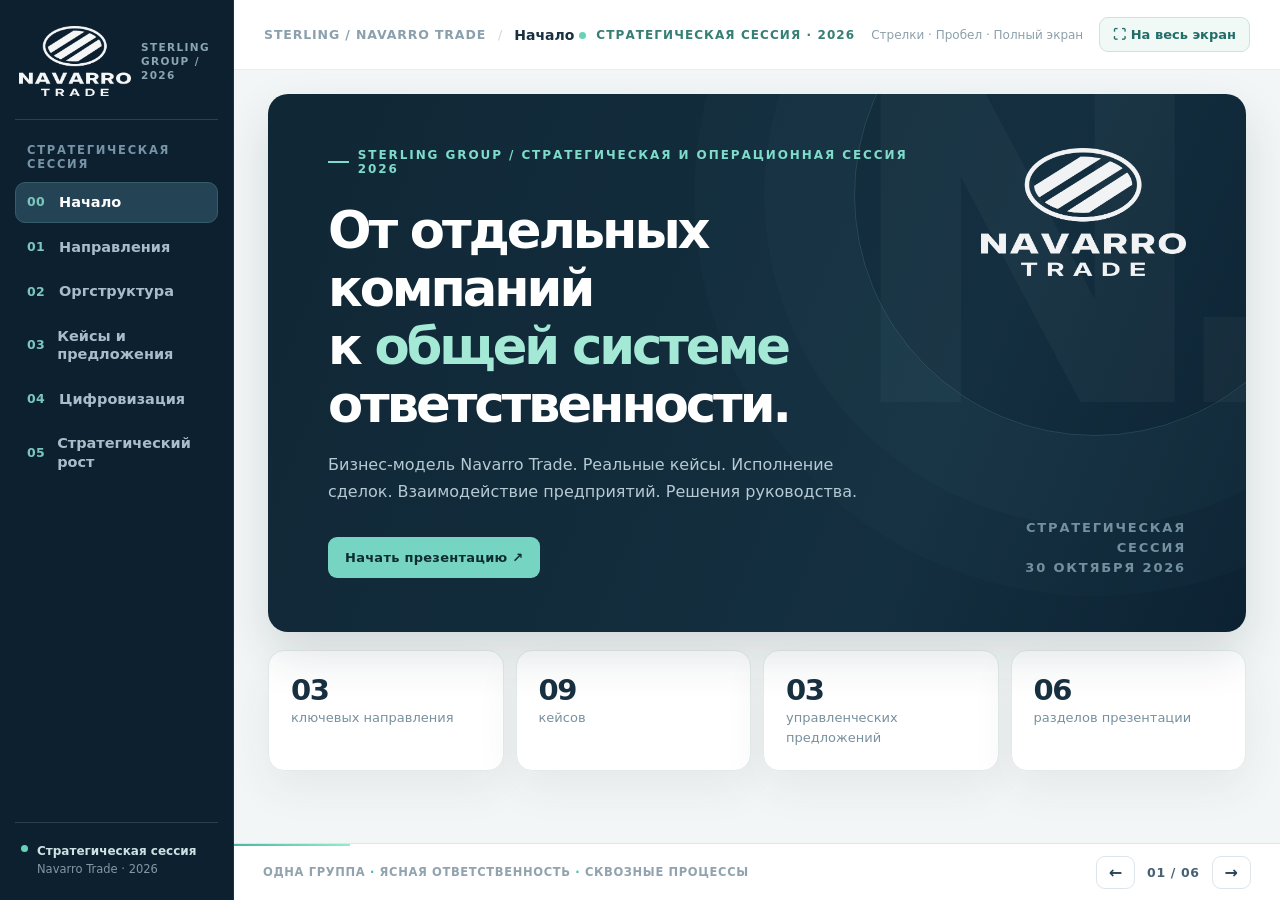
==== session-v6/index.html @ f2e2916c "Make transit process modal static" ====
<!doctype html>
<html lang="ru">
<head>
  <meta charset="utf-8">
  <meta name="viewport" content="width=device-width, initial-scale=1">
  <meta name="theme-color" content="#102333">
  <meta name="description" content="NAVARRO TRADE — интерактивная презентация к стратегической и операционной сессии Sterling Group.">
  <title>NAVARRO TRADE / Стратегическая сессия Sterling · v6.9</title>
  <link rel="icon" href="assets/favicon.svg" type="image/svg+xml">
  <link rel="stylesheet" href="assets/style.css?v=6.9-transit62">
</head>
<body>
  <div class="shell">
    <aside class="side" id="side">
      <div class="brand"><img class="brand-logo" src="../session/assets/navarro-logo.png" alt="NAVARRO TRADE"><span><small>STERLING GROUP / 2026</small></span></div>
      <div class="sidecaption">СТРАТЕГИЧЕСКАЯ СЕССИЯ</div>
      <nav class="sidenav" id="sidenav" aria-label="Разделы презентации"></nav>
      <div class="sidefooter"><div class="live-dot"></div><span>Стратегическая сессия<br><small>Navarro Trade · 2026</small></span></div>
    </aside>
    <main class="work">
      <header class="top">
        <div class="top-title"><button id="mobile-nav" class="mobile-nav" aria-label="Открыть меню">☰</button><span class="path">STERLING / NAVARRO TRADE</span><span class="bar">/</span><b id="chapter">Обзор</b></div>
        <div class="top-right"><span class="top-status"><i></i> СТРАТЕГИЧЕСКАЯ СЕССИЯ · 2026</span><span class="keyhint">Стрелки · Пробел · Полный экран</span><button id="fullscreen" class="full-button" type="button" aria-label="Полноэкранный режим" aria-pressed="false">⛶  На весь экран</button></div>
      </header>
      <div id="page" class="page"></div>
      <footer class="footbar"><span class="footmark">ОДНА ГРУППА <i>·</i> ЯСНАЯ ОТВЕТСТВЕННОСТЬ <i>·</i> СКВОЗНЫЕ ПРОЦЕССЫ</span><div class="stepbar"><button id="prev" aria-label="Предыдущий раздел">←</button><span id="count">01 / 06</span><button id="next" aria-label="Следующий раздел">→</button></div></footer>
    </main>
  </div>
  <!-- v6.1: full-height modal layouts with presentation-scale typography -->
  <div class="detail-zoom" id="detail-zoom" role="dialog" aria-modal="true" aria-label="Подробный разбор" hidden>
    <div class="detail-backdrop" data-detail-close></div>
    <section class="detail-window" aria-labelledby="detail-title">
      <div class="detail-tools"><span class="focus-mark">N. / УПРАВЛЕНЧЕСКИЙ РАЗБОР</span><span class="focus-hint">РАЗБОР НА ОДНОМ ЭКРАНЕ</span><button type="button" class="detail-close" data-detail-close aria-label="Закрыть подробности">✕ <span>К схеме</span></button></div>
      <div class="detail-mainhead"><div class="detail-kicker" id="detail-topic"></div><h2 id="detail-title"></h2><p id="detail-subtitle"></p></div>
      <div class="detail-content"><div class="detail-columns"></div></div>
      <div class="detail-source" hidden></div>
      <div class="detail-bottom"><span>STERLING GROUP / NAVARRO TRADE</span><span>КЕЙС · ПОСЛЕДСТВИЯ · РЕШЕНИЕ · ОТВЕТСТВЕННЫЙ</span></div>
    </section>
  </div>
  <div class="toast" id="toast" role="status"></div>
  <script src="assets/data.js?v=6.9-transit62"></script>
  <script src="assets/app.js?v=6.9-transit62"></script>
</body>
</html>
---- session-v6/assets/style.css ----
:root{--navy:#102332;--navy2:#192f40;--teal:#48bca9;--mint:#b1efe1;--ink:#183141;--muted:#657989;--line:#dce5e6;--paper:#f3f6f6;--white:#fff;--gold:#b9a377;--shadow:0 16px 44px rgba(25,51,67,.07);--rad:16px}
*{box-sizing:border-box}html,body{margin:0;height:100%;overflow:hidden;font-family:'Manrope','DM Sans',system-ui,-apple-system,sans-serif;color:var(--ink);background:var(--paper)}button,input,textarea{font:inherit}button{cursor:pointer}a{text-decoration:none;color:inherit}button:focus-visible,a:focus-visible{outline:3px solid #39bba6;outline-offset:3px}
.shell{height:100dvh;display:flex}.side{width:234px;min-width:234px;background:#0c2030;color:#eaf1f4;display:flex;flex-direction:column;padding:26px 15px 22px;z-index:20;border-right:1px solid rgba(255,255,255,.08)}.brand{display:flex;align-items:center;gap:10px;padding:0 4px 23px;border-bottom:1px solid #2a414f}.brand-logo{display:block;width:112px;height:auto;filter:brightness(0) invert(1);opacity:.96}.brand small{display:block;font-size:8px;font-weight:700;color:#8ca5b3;letter-spacing:.13em;line-height:1.5}.sidecaption{font-weight:800;color:#7794a6;font-size:9px;letter-spacing:.15em;margin:29px 12px 11px}.sidenav{display:flex;flex-direction:column;gap:4px}.navlink{background:none;border:1px solid transparent;border-radius:10px;color:#a8bdc9;display:flex;align-items:center;gap:12px;text-align:left;padding:11px 11px;font-size:11px;line-height:1.35;font-weight:700;width:100%}.navlink:hover{color:#fff;background:#223b4c}.navlink.active{background:#244355;border-color:#365c69;color:#fff}.navno{font-weight:800;letter-spacing:.03em;color:#7bc7bd;font-size:10px;width:20px}.sidefooter{margin-top:auto;border-top:1px solid #2a4151;padding:19px 6px 0;display:flex;align-items:flex-start;gap:9px;color:#cee2e3;font-size:10px;font-weight:800;line-height:1.5}.sidefooter small{color:#8098a8;font-size:10px;font-weight:500}.live-dot,.top-status i{display:inline-block;width:7px;height:7px;background:#67d2b7;border-radius:50%;margin-top:3px;flex-shrink:0}.work{min-width:0;flex:1;display:flex;flex-direction:column}.top{height:67px;min-height:67px;background:#fff;display:flex;align-items:center;justify-content:space-between;border-bottom:1px solid #e7eeee;padding:0 30px}.top-title{display:flex;align-items:center;gap:12px;font-size:11px}.path{color:#8aa0ad;font-weight:800;letter-spacing:.07em}.bar{color:#cbd6dc}.top-title b{font-size:12px}.top-right{display:flex;gap:25px;align-items:center}.top-status{font-size:10px;color:#367f75;font-weight:800;letter-spacing:.09em}.top-status i{margin-right:5px}.keyhint{font-size:10px;color:#8da0ab}.page{flex:1;overflow-y:auto;overflow-x:hidden;scroll-behavior:smooth}.page-inner{max-width:1720px;margin:0 auto;padding:34px 38px 34px;min-height:100%;animation:appear .35s ease both}.footbar{height:57px;min-height:57px;display:flex;align-items:center;justify-content:space-between;border-top:1px solid #dde7e8;padding:0 29px;color:#90a3ae;font-size:9px;font-weight:800;letter-spacing:.085em;background:#fff}.footbar i{color:var(--teal);font-style:normal}.stepbar{display:flex;align-items:center;gap:12px;font-size:11px;color:#456275}.stepbar button{border:1px solid #dce5e9;border-radius:9px;background:#fff;color:#254358;padding:6px 12px;font-size:16px;font-weight:700}.stepbar button:hover{background:#eaf6f2}
.eyebrow{font-size:10px;font-weight:800;letter-spacing:.16em;color:#2f988d;text-transform:uppercase;display:flex;gap:9px;align-items:center}.eyebrow::before{content:'';width:21px;height:2px;background:currentColor}.headline{font-size:clamp(25px,2.8vw,46px);line-height:1.17;font-weight:800;letter-spacing:-.045em;margin:10px 0 8px;max-width:850px}.head-desc{font-size:12px;color:#718493;line-height:1.75;margin:0;max-width:760px}.slide-heading{margin-bottom:24px;display:flex;justify-content:space-between;align-items:end;gap:20px}.slide-no{color:#b9c8d1;font-size:66px;letter-spacing:-.08em;font-weight:800;line-height:1}.slide-grid{display:grid;grid-template-columns:minmax(0,1.6fr) minmax(300px,.85fr);gap:19px;align-items:stretch;min-height:480px}.left-area{min-width:0}.whitecard,.inspector,.feature,.tile,.stat,.panel{border-radius:var(--rad);border:1px solid #e3eaea;background:#fff;box-shadow:var(--shadow)}.inspector{min-width:0;position:sticky;top:0;align-self:start;min-height:430px;padding:27px 27px;animation:reveal .28s ease both}.inspector-header{display:flex;align-items:center;justify-content:space-between;margin-bottom:16px}.inspector-tag{color:#198579;font-size:10px;letter-spacing:.13em;font-weight:800}.inspector-index{color:#cfdbde;font-size:26px;font-weight:800}.inspector h2{font-size:23px;line-height:1.28;letter-spacing:-.04em;margin:2px 0 9px}.inspector .sub{font-size:12px;line-height:1.75;color:#677e8c;margin-bottom:20px}.inspector .section{border-top:1px solid #edf0f0;padding-top:15px;margin-top:15px}.inspector .section h4{font-size:9px;letter-spacing:.14em;color:#8499a4;text-transform:uppercase;margin:0 0 8px}.inspector .section p{font-size:12px;line-height:1.7;margin:0;color:#334e5c}.inspector .section ul{padding-left:16px;margin:0;color:#354f5b;font-size:11px;line-height:1.75}.inspector .section li{margin-bottom:6px}.inspector .pill{display:inline-block;background:#e9f7f2;color:#218778;padding:7px 10px;border-radius:8px;font-size:10px;font-weight:800;margin:0 0 12px}.selecthint{color:#90a4ac;font-size:11px;line-height:1.7}.cut{white-space:nowrap;overflow:hidden;text-overflow:ellipsis}.smallnote{font-size:10px;color:#889ca6;line-height:1.65}.accent-label{font-size:9px;color:#338f82;font-weight:800;letter-spacing:.11em;margin-bottom:11px}.tile-grid{display:grid;grid-template-columns:repeat(3,minmax(0,1fr));gap:16px}.tile{padding:25px;min-height:280px;text-align:left;position:relative;display:flex;flex-direction:column;align-items:start;transition:transform .2s,border-color .2s,box-shadow .2s}.tile:hover,.tile.active,.clickcard:hover,.clickcard.active{border-color:#5fc5b7;box-shadow:0 15px 34px rgba(21,112,110,.12);transform:translateY(-2px)}.tile .big-number{font-size:51px;font-weight:800;letter-spacing:-.08em;color:#d1eae4;margin-top:1px}.tile h3{font-size:18px;line-height:1.38;letter-spacing:-.025em;margin:30px 0 13px}.tile .tile-desc{font-size:11px;line-height:1.65;color:#718896}.tile .arrow{font-size:21px;color:#2c9f8f;margin-top:auto;align-self:flex-end}.tile .tag{font-size:9px;font-weight:800;letter-spacing:.13em;color:#2b9285}.clickcard{border:1px solid #e0e9ea;background:white;border-radius:12px;padding:18px;text-align:left;transition:all .18s;color:var(--ink);position:relative;min-width:0}.clickcard b{font-size:13px;line-height:1.42;display:block}.clickcard small{display:block;color:#8ba1ac;font-size:10px;line-height:1.55;margin-top:9px}.clickcard .meta{font-size:9px;color:#30998b;font-weight:800;letter-spacing:.12em;margin-bottom:10px}.clickcard .corner{position:absolute;top:16px;right:17px;color:#319d8f;font-size:17px}.clickcard.active{background:#f0f9f6}.cards-2{display:grid;grid-template-columns:repeat(2,minmax(0,1fr));gap:12px}.cards-3{display:grid;grid-template-columns:repeat(3,minmax(0,1fr));gap:12px}.cards-4{display:grid;grid-template-columns:repeat(4,minmax(0,1fr));gap:12px}
.cover{position:relative;background:linear-gradient(112deg,#102735 1%,#142f40 68%,#0c2232 100%);border-radius:20px;padding:54px 60px;color:white;min-height:480px;display:flex;justify-content:space-between;gap:34px;overflow:hidden;box-shadow:0 22px 48px rgba(15,39,54,.14)}.cover::before{content:'N.';position:absolute;right:-24px;top:-110px;font-size:450px;font-weight:800;color:rgba(255,255,255,.03);letter-spacing:-.13em}.cover::after{content:'';position:absolute;width:480px;height:480px;border:1px solid rgba(139,226,209,.15);border-radius:50%;right:-90px;top:-140px;box-shadow:0 0 0 90px rgba(124,211,192,.025),0 0 0 160px rgba(124,211,192,.019)}.covercopy{max-width:660px;position:relative;z-index:1}.cover .eyebrow{color:#7fdbca}.cover h1{font-size:clamp(35px,4vw,67px);line-height:1.13;letter-spacing:-.06em;margin:26px 0 19px}.cover h1 em{color:#a4e8d6;font-style:normal}.cover p{font-size:14px;color:#b6cad3;line-height:1.8;max-width:565px}.cover-actions{display:flex;gap:11px;margin-top:32px}.primary,.secondary{border:none;border-radius:9px;padding:13px 17px;font-size:11px;font-weight:800;letter-spacing:.02em}.primary{background:#75d4c2;color:#102c33}.primary:hover{background:#a0e9d9}.secondary{background:rgba(255,255,255,.07);color:#e5f2f5;border:1px solid #406072}.secondary:hover{background:rgba(255,255,255,.15)}.cover-identity{position:relative;z-index:1;flex:0 0 clamp(155px,16vw,215px);display:flex;flex-direction:column;align-items:flex-end;justify-content:space-between}.cover-logo{display:block;width:100%;height:auto;filter:brightness(0) invert(1);opacity:.94}.coverstamp{text-align:right;color:#74909e;font-size:9px;font-weight:800;letter-spacing:.14em;line-height:1.8}.quickstats{display:grid;grid-template-columns:repeat(4,1fr);gap:12px;margin-top:18px}.stat{padding:22px}.stat strong{display:block;font-size:29px;letter-spacing:-.05em}.stat span{color:#78909d;font-size:10px}.business-note{border-left:3px solid #4fbfaf;padding:12px 16px;background:#edf6f3;border-radius:0 9px 9px 0;font-size:11px;line-height:1.6;color:#487176;margin-top:18px}
.orgstage{padding:22px 22px 27px;background:#fff;border:1px solid #dfe9e9;border-radius:16px;min-height:470px;overflow:hidden}.orgintro{display:flex;align-items:center;justify-content:space-between;margin-bottom:21px}.orgintro .thin{font-size:10px;color:#8ca1a9}.org-ceo{background:#152f41;color:white;border:none;border-radius:11px;padding:14px 23px;display:block;margin:0 auto;width:210px;text-align:center;position:relative}.org-ceo span{display:block;color:#92e3d0;font-size:9px;letter-spacing:.1em}.org-ceo b{font-size:14px;display:block;margin-top:6px}.org-ceo:after{content:'';position:absolute;top:100%;left:50%;height:22px;border-left:1px solid #bed0d6}.orgbar{height:1px;background:#b7ced1;margin:21px 7.9% 0}.org-execs{display:grid;grid-template-columns:repeat(6,minmax(0,1fr));gap:7px;margin-top:0}.orgexec{padding:15px 5px 14px;border:1px solid #d9e6e7;background:#f8fbfa;border-radius:10px;text-align:center;min-height:86px;position:relative;transition:.2s}.orgexec::before{content:'';height:13px;border-left:1px solid #b7ced1;position:absolute;top:-13px;left:50%}.orgexec b{font-size:10px;line-height:1.4;display:block}.orgexec small{font-size:9px;color:#4a948b;display:block;margin-top:9px;letter-spacing:.06em;font-weight:800}.orgexec.active{background:#e5f5ee;border-color:#53c1ae}.orgexec:hover{border-color:#49c1ac}.org-detail{margin-top:24px;border-top:1px dashed #d4e1e0;padding-top:18px;animation:branch .36s ease both}.orgsubtop{display:flex;justify-content:space-between;align-items:center;margin-bottom:12px}.orgsubtop b{font-size:13px}.orgsubtop span{font-size:9px;color:#7594a1}.orgchildren{display:grid;grid-template-columns:repeat(auto-fit,minmax(150px,1fr));gap:9px}.orgchild{min-height:85px;animation:branch .34s ease both}.orgchild b{font-size:11px}.orgback{border:1px solid #dce7e8;background:#f6fbf9;color:#2f7774;padding:7px 10px;border-radius:8px;font-weight:800;font-size:10px}.org-empty{font-size:12px;line-height:1.6;color:#8da2ad;padding:15px}
.flow-switch{display:flex;flex-wrap:wrap;gap:7px;margin-bottom:17px}.switch-btn{background:#fff;border:1px solid #dce7e7;color:#607985;font-weight:800;font-size:10px;padding:12px 13px;border-radius:9px}.switch-btn.active{background:#18374a;border-color:#18374a;color:#fff}.flowcards{display:grid;grid-template-columns:repeat(3,1fr);gap:10px}.flowcard{min-height:122px}.flowcard::before{content:attr(data-no);position:absolute;right:15px;bottom:10px;color:#d3e4e2;font-size:34px;font-weight:800}.flowcard b{max-width:85%}.flowcard small{max-width:89%}
.case-grid{display:grid;grid-template-columns:repeat(2,minmax(0,1fr));gap:12px}.casecard{min-height:148px}.case-metric{display:block;font-size:24px;letter-spacing:-.04em;font-weight:800;color:#327f77;margin:11px 0 8px}.casecard b{font-size:12px}.casecard small{font-size:10px}.partner-grid{display:grid;grid-template-columns:repeat(2,minmax(0,1fr));gap:12px}.partner{min-height:148px;display:flex;gap:14px;align-items:flex-start}.partner .badge{background:#e9f5f2;min-width:38px;width:38px;height:38px;display:grid;place-items:center;border-radius:10px;color:#248f84;font-size:15px;font-weight:800}.partner.active .badge{background:#c5eae0}.partner b{font-size:12px}.minirow{font-size:10px;line-height:1.6;color:#627d89}.nudge{font-size:11px;color:#9e8453;background:#f8f4eb;border:1px solid #e8d7b9;padding:12px 14px;border-radius:9px;margin-top:14px}.growth-grid{display:grid;grid-template-columns:repeat(2,minmax(0,1fr));gap:12px}.growth{min-height:142px}.decision-row{display:flex;gap:10px;align-items:flex-start;justify-content:space-between}.decision-row strong{display:block;font-size:12px}.decision-row span{font-size:10px;color:#8296a2;display:block;margin-top:7px}.decision-controls{display:flex;gap:5px;margin-top:15px;flex-wrap:wrap}.decision-controls button{font-size:9px;font-weight:800;padding:7px 8px;border:1px solid #dce7e7;background:#f9fbfb;border-radius:6px;color:#617d87}.decision-controls button.selected{background:#d7f1e8;color:#166e60;border-color:#8ed2c1}.decision-controls button[data-status="review"].selected{background:#f8eddf;color:#88662f;border-color:#e5cea7}.decision-controls button[data-status="hold"].selected{background:#eef1f3;color:#687b86;border-color:#b8c5ca}.exportbar{display:flex;align-items:center;justify-content:space-between;margin-bottom:15px;gap:12px}.exportbar .primary{font-size:10px;padding:11px 14px}.status-chip{background:#edf5f3;color:#368c7e;border-radius:8px;padding:7px 10px;font-size:10px;font-weight:800}
@keyframes appear{from{opacity:0;transform:translateY(13px)}to{opacity:1;transform:translateY(0)}}@keyframes reveal{from{opacity:0;transform:translateX(9px)}to{opacity:1;transform:translateX(0)}}@keyframes branch{from{opacity:0;transform:translateY(-10px) scale(.985)}to{opacity:1;transform:translateY(0) scale(1)}}
@media(min-width:1500px){.page-inner{padding:42px 55px}.tile{min-height:310px}.tile h3{font-size:20px}.cover{min-height:505px}}
@media(max-width:1250px){.side{width:207px;min-width:207px}.page-inner{padding:25px 23px}.org-execs{gap:5px}.orgexec b{font-size:9px}.orgstage{padding:18px}.slide-grid{grid-template-columns:minmax(0,1.4fr) minmax(250px,.85fr)}.inspector{padding:20px}.tile h3{font-size:15px}.tile{padding:18px}}
@media(max-width:970px){.side{width:65px;min-width:65px;padding:20px 8px}.brand{padding:0 4px 25px}.brand>span:last-child,.sidecaption,.navlink span:nth-child(2),.sidefooter span{display:none}.navlink{justify-content:center;padding:13px 2px}.sidefooter{justify-content:center}.navno{width:auto}.slide-grid{grid-template-columns:1fr}.inspector{position:static;min-height:0}.org-execs{grid-template-columns:repeat(3,1fr);gap:9px}.orgbar,.orgexec:before{display:none}.cover{padding:36px}.quickstats{grid-template-columns:repeat(2,1fr)}}
@media(max-width:680px){html,body{overflow:hidden}.side{display:none;position:fixed;left:0;top:0;bottom:0;width:230px;z-index:50;padding:23px 15px}.side.open{display:flex}.side.open .brand>span:last-child,.side.open .sidecaption,.side.open .navlink span:nth-child(2),.side.open .sidefooter span{display:block}.side.open .navlink{justify-content:start;padding:12px}.side.open .navno{width:20px}.top{height:55px;min-height:55px;padding:0 13px}.top-title{gap:7px}.path{font-size:9px}.top-title b{font-size:10px}.top-right .keyhint{display:none}.top-status{font-size:9px}.page-inner{padding:18px 13px}.slide-heading{align-items:start}.slide-no{display:none}.headline{font-size:28px}.slide-grid{min-height:0}.tile-grid{grid-template-columns:1fr}.tile{min-height:150px}.tile h3{margin:5px 0 8px}.tile .big-number{display:none}.tile .arrow{position:absolute;right:20px;top:19px}.cards-3,.cards-4,.flowcards{grid-template-columns:repeat(2,1fr)}.case-grid,.partner-grid,.growth-grid{grid-template-columns:1fr}.cover{min-height:500px;padding:27px}.cover h1{font-size:37px}.coverstamp{display:none}.quickstats{gap:8px}.stat{padding:15px}.stat strong{font-size:23px}.org-execs{grid-template-columns:repeat(2,1fr)}.orgchildren{grid-template-columns:repeat(2,1fr)}.orgstage{padding:13px}.org-ceo{width:170px}.footbar{padding:0 12px}.footbar>span{font-size:8px;max-width:180px}.mobile-nav{display:inline-block!important}.flowcard{min-height:130px}}
.mobile-nav{display:none;background:#eef7f4;border:1px solid #d7eae5;border-radius:7px;padding:6px;font-size:15px;color:#1b6058;margin-right:6px}
@media(prefers-reduced-motion:reduce){*,*:before,*:after{animation-duration:.01ms!important;transition-duration:.01ms!important;scroll-behavior:auto!important}}
/* Keep case grids compact for 16:9 projection. */
.casecard{min-height:128px;padding:14px 16px}
.casecard .case-metric{margin:7px 0 5px}

/* NAVARRO / EXECUTIVE SESSION v3.0 — stage interactions */
.full-button{border:1px solid #cbe4dd;color:#226d68;background:#f0f9f6;border-radius:9px;padding:9px 13px;font-size:11px;font-weight:800;white-space:nowrap;transition:background .22s,transform .22s,box-shadow .22s}
.full-button:hover{transform:translateY(-2px);background:#dff7ec;box-shadow:0 8px 18px rgba(58,149,126,.15)}
.top-right{gap:16px}
.inspector{max-height:calc(100dvh - 268px);overflow-y:auto;overscroll-behavior:contain;scrollbar-width:thin;scrollbar-color:#b5d6d2 transparent;background:linear-gradient(145deg,#fff 0%,#fff 78%,#f7fbfa 100%)}
.inspector::-webkit-scrollbar{width:7px}.inspector::-webkit-scrollbar-thumb{border-radius:8px;background:#bad9d1}
.inspector .section h4{font-size:10px;color:#348d85;letter-spacing:.105em}
.inspector .section p,.inspector .section ul{font-size:12px;line-height:1.72}
.inspector .section{margin-top:16px;padding-top:14px}
.inspector .section li{margin-bottom:7px}
.inspector .sub{font-size:12px;margin-bottom:17px}
.inspector h2{font-size:clamp(21px,2vw,28px)}
.inspector .pill{font-size:10px}
.empty-hint{border:1px dashed #bbd7d1;background:#eff8f5;border-radius:12px;margin-top:22px;color:#5c8b85;font-size:11px;line-height:2;padding:17px;font-weight:650}
.data-flag{display:inline-block;padding:8px 10px;background:#fff4e7;color:#8d6835;border:1px solid #f0dbc0;border-radius:8px;font-size:10px;font-weight:800}
.source-caption{border-top:1px solid #e0e9e7;color:#7a9399;font-size:10px;line-height:1.65;margin-top:22px;padding-top:13px}
.case-references{display:grid;gap:7px}.case-reference{border:1px solid #dcebe8;border-radius:10px;background:#f5faf9;text-align:left;display:flex;align-items:flex-start;gap:11px;padding:10px;color:#244351;width:100%;transition:all .23s}
.case-reference:hover{border-color:#54bdad;background:#eaf8f2;transform:translateX(3px)}
.case-reference .ref-number{display:inline-flex;white-space:nowrap;align-items:center;color:#287e72;font-weight:900;font-size:10px;min-width:58px;margin-top:1px}
.case-reference b{font-size:11px;display:block;line-height:1.4}.case-reference small{font-size:10px;color:#6c8490;display:block;line-height:1.4;margin-top:4px}.case-reference>span:last-child{margin-left:auto;color:#2e9b88}
.page-inner.slide-enter{animation:slideReveal .52s cubic-bezier(.18,.78,.18,1) both}
.slide-enter .slide-heading{animation:riseIn .58s .04s cubic-bezier(.19,.8,.2,1) both}
.slide-enter .inspector{animation:inspectorIn .55s .18s cubic-bezier(.19,.8,.2,1) both}
.slide-enter .left-area>.tile-grid>.tile,.slide-enter .left-area>.case-grid>.clickcard,.slide-enter .left-area>.partner-grid>.clickcard,.slide-enter .left-area>.cards-2>.clickcard,.slide-enter .left-area>.growth-grid>.clickcard,.slide-enter .left-area>.flowcards>.flowcard{
 animation:cardUp .46s cubic-bezier(.15,.8,.2,1) both
}
.slide-enter .left-area .tile:nth-child(2),.slide-enter .left-area .flowcard:nth-child(2),.slide-enter .left-area .casecard:nth-child(2){animation-delay:.075s}
.slide-enter .left-area .tile:nth-child(3),.slide-enter .left-area .flowcard:nth-child(3),.slide-enter .left-area .casecard:nth-child(3){animation-delay:.14s}
.slide-enter .left-area .flowcard:nth-child(4),.slide-enter .left-area .casecard:nth-child(4){animation-delay:.18s}
.slide-enter .left-area .flowcard:nth-child(5){animation-delay:.22s}.slide-enter .left-area .flowcard:nth-child(6){animation-delay:.28s}
.org-execs>.orgexec{animation:cardUp .42s ease both}
.org-execs>.orgexec:nth-child(2){animation-delay:.045s}.org-execs>.orgexec:nth-child(3){animation-delay:.09s}.org-execs>.orgexec:nth-child(4){animation-delay:.135s}.org-execs>.orgexec:nth-child(5){animation-delay:.18s}.org-execs>.orgexec:nth-child(6){animation-delay:.225s}
.orgchildren>.orgchild{animation:orgSpring .47s cubic-bezier(.16,1.3,.2,1) both}
.orgchildren>.orgchild:nth-child(2){animation-delay:.07s}.orgchildren>.orgchild:nth-child(3){animation-delay:.14s}.orgchildren>.orgchild:nth-child(4){animation-delay:.21s}
.clickcard:active,.tile:active,.orgexec:active{transform:scale(.986)}
.clickcard.active::after{content:'';position:absolute;inset:-1px;border:1px solid #4abca9;border-radius:inherit;pointer-events:none;animation:pulseOutline .6s ease both}
.footbar{position:relative}.footbar::before{content:'';height:2px;position:absolute;top:0;left:0;width:calc((var(--slide-progress,1) / 9) * 100%);background:linear-gradient(90deg,#49b7a9,#92edc7);transition:width .5s ease}
@keyframes slideReveal{from{opacity:0;filter:blur(7px);transform:translateY(15px)}to{opacity:1;filter:blur(0);transform:translateY(0)}}
@keyframes riseIn{from{opacity:0;transform:translateY(14px)}to{opacity:1;transform:translateY(0)}}
@keyframes inspectorIn{from{opacity:0;transform:translateX(26px);filter:blur(3px)}to{opacity:1;transform:translateX(0);filter:blur(0)}}
@keyframes cardUp{from{opacity:0;transform:translateY(20px) scale(.975)}to{opacity:1;transform:translateY(0) scale(1)}}
@keyframes orgSpring{from{opacity:0;transform:translateY(-24px) scale(.94)}to{opacity:1;transform:translateY(0) scale(1)}}
@keyframes pulseOutline{from{opacity:0;box-shadow:0 0 0 0 rgba(48,162,147,.25)}to{opacity:1;box-shadow:0 0 0 7px rgba(48,162,147,0)}}
body.presentation-mode .side{width:0;min-width:0;max-width:0;padding:0;overflow:hidden;opacity:0;border:0;transition:all .35s}
body.presentation-mode .top{height:48px;min-height:48px;padding:0 31px;background:#f8fbfb}
body.presentation-mode .top .keyhint{font-weight:700}
body.presentation-mode .footbar{height:47px;min-height:47px}
body.presentation-mode .page-inner{max-width:2000px;padding:25px 4.5vw 22px}
body.presentation-mode .headline{font-size:clamp(35px,3.5vw,65px)}
body.presentation-mode .slide-grid{grid-template-columns:minmax(0,1.7fr) minmax(340px,.82fr);gap:22px}
body.presentation-mode .inspector{max-height:calc(100dvh - 210px);padding:29px 29px}
body.presentation-mode .tile{min-height:300px}
body.presentation-mode .orgstage{min-height:490px}
body.presentation-mode .cover{min-height:min(69vh,680px)}
body.presentation-mode .flowcards{gap:12px}
body.presentation-mode .flowcard{min-height:120px}
body.presentation-mode .tile h3{font-size:21px}
@media(max-width:1050px){.full-button{padding:9px 9px;font-size:10px}.top-right{gap:9px}.inspector{max-height:none;overflow:visible}body.presentation-mode .slide-grid{grid-template-columns:1fr}body.presentation-mode .inspector{max-height:none}}
@media(max-width:680px){.top-right .keyhint{display:none}.full-button{padding:7px;font-size:0}.full-button::first-letter{font-size:16px}.top-status{display:none}.slide-enter .slide-heading{animation-duration:.38s}}
@media(prefers-reduced-motion:reduce){.page-inner.slide-enter,.slide-enter *{animation:none!important;transition-duration:.01ms!important}}


/* v4 executive presentation: progressive reveal, hierarchy focus, projection readability */
.orgstage{min-height:535px;background:radial-gradient(circle at 70% 14%,#eff9f5 0%,#fff 46%);border-color:#cfe0df;transition:box-shadow .5s ease,background .5s ease}
.orgstage.has-focus{box-shadow:inset 0 0 0 1px rgba(78,186,162,.10),0 12px 32px rgba(34,83,74,.08)}
.org-execs{gap:10px}
.orgexec{min-height:106px;padding:17px 8px;background:#f8fbfc;border-radius:13px;transition:opacity .45s ease,transform .54s cubic-bezier(.18,.8,.2,1),background .34s,border-color .34s,box-shadow .34s}
.orgexec b{font-size:clamp(12px,.95vw,16px);line-height:1.3;letter-spacing:-.015em}
.orgexec small{font-size:clamp(10px,.68vw,12px);margin-top:9px}
.orgexec.active{background:#dff6ec;border-color:#38a891;box-shadow:0 13px 26px rgba(29,132,110,.13);transform:translateY(-5px) scale(1.03)}
.orgstage.has-focus .orgexec:not(.active){opacity:.48;transform:scale(.975)}
.orgstage.has-focus .orgexec:not(.active):hover{opacity:1;transform:scale(1.015)}
.org-ceo{width:240px;padding:16px 22px;transition:transform .4s ease,box-shadow .4s ease}
.org-ceo b{font-size:17px}
.org-ceo:hover,.org-ceo.active{box-shadow:0 10px 30px rgba(16,46,65,.15);transform:translateY(-3px)}
.org-ceo span{font-size:10px}
.org-detail{margin-top:24px;padding-top:18px;min-height:160px;transform-origin:top center}
.org-crumbs{display:flex;gap:7px;align-items:center;margin-bottom:13px;font-size:12px;color:#78919a}
.org-crumbs button{border:1px solid #d5e8e4;color:#377e76;background:#f5faf8;border-radius:8px;padding:6px 11px;font-size:11px;font-weight:800;transition:background .25s}
.org-crumbs button.current,.org-crumbs button:hover{background:#d8f3e8;border-color:#69c3b2}
.org-focus-kicker{display:block;font-size:10px;color:#44988c;font-weight:900;letter-spacing:.11em;margin-bottom:6px}
.orgsubtop b{display:block;font-size:clamp(17px,1.5vw,24px);letter-spacing:-.018em}
.org-focus-sub{display:block;font-size:12px!important;margin-top:7px;color:#5f7a83!important}
.orgchildren{grid-template-columns:repeat(auto-fit,minmax(190px,1fr));gap:13px}
.orgchild{min-height:143px;padding:17px 19px;position:relative;border:1px solid #d4e6e4;border-radius:13px;background:#f9fcfb;box-shadow:0 6px 18px rgba(48,85,90,.035);transition:background .3s,box-shadow .3s,transform .35s,border-color .3s}
.orgchild:hover{box-shadow:0 16px 29px rgba(25,101,88,.10);border-color:#45b79f;transform:translateY(-5px)}
.orgchild .meta{font-size:10px;color:#36877c;margin-bottom:11px}
.orgchild b{font-size:clamp(15px,1.08vw,19px);line-height:1.3;padding-right:9px}
.orgchild small{font-size:11px;line-height:1.5;margin-top:9px;padding-right:11px}
.org-card-chevron{position:absolute;right:13px;top:14px;color:#2c9d8e;font-size:15px}
.org-leaf-note{display:flex;align-items:center;gap:15px;padding:19px 22px;border:1px solid #cfe9df;border-radius:12px;background:#f2faf6;max-width:810px}
.org-leaf-note p{font-size:13px;line-height:1.65;color:#486a72;margin:0}
.org-leaf-icon{font-size:25px;color:#3da78d}
.org-empty{font-size:14px;line-height:1.7;color:#637e88}
.orgback{font-size:12px;padding:10px 13px;white-space:nowrap}
.org-focus-entry{animation:zoomBranch .55s cubic-bezier(.16,1,.3,1) both}
@keyframes zoomBranch{0%{opacity:0;transform:perspective(1200px) translateZ(-120px) translateY(20px);filter:blur(3px)}100%{opacity:1;transform:perspective(1200px) translateZ(0) translateY(0);filter:blur(0)}}
body.presentation-mode .orgexec{min-height:132px;padding:22px 11px}
body.presentation-mode .orgexec b{font-size:clamp(14px,1.2vw,20px)}
body.presentation-mode .orgchildren{grid-template-columns:repeat(auto-fit,minmax(210px,1fr))}
body.presentation-mode .orgchild{min-height:165px;padding:22px}
body.presentation-mode .orgchild b{font-size:clamp(18px,1.3vw,23px)}
@media(max-width:1250px){.orgexec b{font-size:12px}.orgexec small{font-size:10px}}
@media(max-width:970px){.orgstage{min-height:420px}.org-execs{grid-template-columns:repeat(3,minmax(0,1fr))}.orgchildren{grid-template-columns:repeat(2,minmax(0,1fr))}}
@media(max-width:680px){.org-execs{grid-template-columns:repeat(2,minmax(0,1fr))}.orgexec{min-height:98px}.orgexec b{font-size:12px}.orgchild{min-height:117px;padding:13px}.orgchild b{font-size:14px}.orgchildren{grid-template-columns:repeat(2,minmax(0,1fr))}.orgsubtop b{font-size:16px}}
@media(prefers-reduced-motion:reduce){.org-focus-entry{animation:none}}


/* v4.1 · readability: independent executive lanes and responsive, non-clipped copy */
.orgstage{overflow:visible;min-width:0}
.org-overview-label{font-size:10px;letter-spacing:.11em;line-height:1.5;color:#41877c;font-weight:850;text-align:center;margin:2px 0 12px;white-space:normal}
.orgbar{width:1px;height:17px;margin:15px auto 0;background:#aecfc8}
.org-ceo::after{height:16px}
.org-execs,.org-execs.branch-selected{display:grid;grid-template-columns:repeat(3,minmax(0,1fr));gap:12px;padding:15px;background:#f7faf9;border:1px solid #dceae6;border-radius:15px;min-width:0}
.org-execs>.orgexec{min-width:0;width:100%;min-height:118px;display:flex;flex-direction:column;align-items:center;justify-content:center;padding:16px 13px;border-radius:12px}
.orgexec::before{display:none!important}
.org-execs>.orgexec b{font-size:clamp(15px,1.04vw,19px)!important;line-height:1.28;font-weight:800;letter-spacing:-.018em;max-width:100%;min-width:0;white-space:normal;overflow-wrap:break-word;word-break:normal;hyphens:auto;text-wrap:balance}
.org-execs>.orgexec small{font-size:11px!important;line-height:1.3;letter-spacing:.09em;margin-top:10px;flex-shrink:0}
.orgchildren{grid-template-columns:repeat(2,minmax(0,1fr));min-width:0}
.orgchild{min-width:0;max-width:100%;overflow-wrap:break-word;word-break:normal;hyphens:auto}
.orgchild b{font-size:clamp(14px,.98vw,18px);line-height:1.35;text-wrap:balance;white-space:normal}
.orgchild small{white-space:normal;overflow-wrap:break-word;word-break:normal}
.orgsubtop{gap:12px;flex-wrap:wrap}.orgsubtop>div{min-width:0;flex:1 1 250px}.org-focus-sub{overflow-wrap:break-word}
.org-crumbs{flex-wrap:wrap;min-width:0}
.orgintro{gap:10px}.orgintro .thin{max-width:54%;text-align:right;line-height:1.5}
.inspector{min-width:0;overflow-wrap:break-word;word-break:normal}
.inspector h2,.inspector .sub,.inspector .section h4,.inspector .section p,.inspector .section li,.inspector .source-caption{white-space:normal;overflow-wrap:break-word;word-break:normal;hyphens:auto}
.inspector .section p,.inspector .section ul{font-size:13px;line-height:1.65}
.inspector .section h4{font-size:10px;line-height:1.45;letter-spacing:.085em}
.inspector .section{margin-top:14px;padding-top:13px}
body.presentation-mode .org-execs{grid-template-columns:repeat(3,minmax(0,1fr));gap:16px;padding:18px}
body.presentation-mode .org-execs>.orgexec{min-height:138px;padding:18px 14px}
body.presentation-mode .org-execs>.orgexec b{font-size:clamp(17px,1.2vw,23px)!important}
body.presentation-mode .org-execs>.orgexec small{font-size:12px!important}
@media(max-width:1250px){.org-execs,.org-execs.branch-selected{grid-template-columns:repeat(2,minmax(0,1fr))}.org-execs>.orgexec b{font-size:clamp(15px,1.5vw,19px)!important}.org-execs>.orgexec{min-height:100px}}
@media(max-width:970px){.org-execs,.org-execs.branch-selected,body.presentation-mode .org-execs{grid-template-columns:repeat(2,minmax(0,1fr))}.orgstage{min-height:0}}
@media(max-width:680px){.org-execs,.org-execs.branch-selected,body.presentation-mode .org-execs{grid-template-columns:repeat(2,minmax(0,1fr));gap:8px;padding:9px}.org-execs>.orgexec{min-height:97px;padding:11px 8px}.org-execs>.orgexec b{font-size:14px!important}.org-execs>.orgexec small{font-size:10px!important}.org-overview-label{font-size:9px}.orgchildren{grid-template-columns:1fr}}

/* Focused hierarchy: prioritize the chosen branch above the fold. */
.orgstage.has-focus .orgintro{margin-bottom:11px}
.orgstage.has-focus .org-ceo{padding:9px 14px;width:min(100%,220px)}
.orgstage.has-focus .org-ceo b{font-size:15px}
.orgstage.has-focus .orgbar{height:11px;margin-top:11px}
.orgstage.has-focus .org-overview-label{margin:0 0 8px;font-size:9px}
.orgstage.has-focus .org-execs{grid-template-columns:minmax(0,1fr);gap:0;padding:8px 12px}
.orgstage.has-focus .orgexec{min-height:68px;padding:9px 13px;max-width:100%}
.orgstage.has-focus .orgexec:not(.active){position:absolute;visibility:hidden;opacity:0;pointer-events:none;transform:scale(.93);max-height:0;padding:0;border:0;overflow:hidden}
.orgstage.has-focus .orgexec.active{opacity:1;transform:none;transition:transform .5s ease,opacity .5s ease}
.orgstage.has-focus .org-detail{margin-top:14px;padding-top:13px}
body.presentation-mode .orgstage.has-focus .org-execs>.orgexec{min-height:76px;padding:12px}
@media(max-width:680px){.orgstage.has-focus .org-execs{grid-template-columns:1fr}}


/* v4.2 — Focus-to-insight layout. No truncated case text and no footer overlap. */
.inspector-preview{min-height:250px!important;max-height:min(54vh,465px);overflow:hidden;position:relative;display:flex;flex-direction:column;align-items:stretch}
.inspector-preview .sub{max-height:6.4em;overflow:hidden;display:-webkit-box;-webkit-line-clamp:4;-webkit-box-orient:vertical}
.detail-cta{margin-top:12px;display:flex;justify-content:space-between;align-items:center;width:100%;padding:15px 17px;border:0;border-radius:11px;background:#163b4c;color:#fff;text-align:left;font-size:13px;font-weight:800;transition:transform .25s,background .25s}
.detail-cta:hover{background:#247a74;transform:translateY(-2px)}
.detail-cta span{font-size:20px}
.detail-hint{font-size:12px;line-height:1.65;color:#78929c;margin:13px 0 0}
.detail-zoom[hidden]{display:none!important}
.detail-zoom{position:fixed;inset:0;z-index:1000;isolation:isolate;display:block}
.detail-backdrop{position:absolute;inset:0;background:rgba(9,27,40,.46);backdrop-filter:blur(7px);animation:focusBackdrop .35s ease both}
.detail-window{position:absolute;top:clamp(12px,3vh,28px);right:clamp(12px,2.4vw,38px);bottom:clamp(12px,3vh,28px);left:clamp(12px,2.4vw,38px);overflow:hidden;border:1px solid rgba(167,224,211,.7);border-radius:21px;background:#fff;box-shadow:0 32px 110px rgba(4,27,39,.27);display:flex;flex-direction:column;transform-origin:78% 35%;min-width:0}
.detail-tools{height:55px;flex:none;display:flex;align-items:center;gap:20px;padding:0 26px;border-bottom:1px solid #e4edeb;background:linear-gradient(110deg,#effaf6,#f9fcfb);font-size:10px;font-weight:900;letter-spacing:.11em;color:#357d76}
.focus-mark{margin-right:auto;color:#1a6a67}.focus-hint{color:#769e9e}
.detail-close{display:flex;align-items:center;gap:8px;border:1px solid #cfe5e1;border-radius:9px;background:#fff;padding:9px 12px;color:#265868;font-size:12px;font-weight:800}
.detail-close:hover{background:#dff3ee}
.detail-mainhead{padding:17px 28px 14px;border-bottom:1px solid #e9f0ef;flex:none;min-width:0}
.detail-kicker{font-size:10px;letter-spacing:.15em;text-transform:uppercase;color:#299f90;font-weight:900;line-height:1.5}
.detail-mainhead h2{font-size:clamp(24px,2.3vw,37px);letter-spacing:-.04em;line-height:1.12;margin:5px 0 5px;color:#183548;overflow-wrap:anywhere}
.detail-mainhead p{margin:0;color:#657f8e;font-size:13px;line-height:1.43;max-width:1150px}
.detail-content{flex:1;min-height:0;overflow:hidden;padding:15px 22px 9px}
.detail-columns{height:100%;min-height:0;display:flex;gap:12px;align-items:stretch}
.detail-lane{flex:1;min-width:0;height:100%;display:flex;flex-direction:column;gap:10px}
.detail-lane .section{padding:13px 16px;background:#f6f9f9;border:1px solid #e1ece9;border-radius:11px;margin:0;overflow-wrap:anywhere;flex:none}
.detail-lane .section h4{margin:0 0 6px;font-size:10px;line-height:1.4;letter-spacing:.095em;color:#299185;text-transform:uppercase}
.detail-lane .section p,.detail-lane .section li{font-size:clamp(13px,1.06vw,16px);line-height:1.49;margin:0;color:#294d5f}
.detail-lane .section ul{margin:0;padding-left:17px}
.detail-lane .section li{margin-bottom:2px}
.detail-lane .pill,.detail-lane .data-flag{display:inline-block;align-self:flex-start;border-radius:8px;background:#e6f7f1;color:#177d70;font-size:10px;font-weight:800;line-height:1.4;padding:7px 9px}
.detail-lane .data-flag{background:#fcf4e9;color:#98652b}
.detail-lane .case-references{display:flex;flex-direction:column;gap:6px}
.detail-lane .case-reference{display:flex;gap:8px;align-items:center;text-align:left;border:1px solid #cfe5e1;padding:7px 9px;border-radius:8px;background:#fff;max-width:100%;width:100%}
.detail-lane .case-reference b{font-size:11px;line-height:1.28;display:block}
.detail-lane .case-reference small{font-size:10px;line-height:1.3;display:block;color:#6c8790}
.detail-lane .case-reference .ref-number{font-size:11px;white-space:normal;max-width:110px;color:#248d80}
.detail-lane .source-caption{font-size:10px;line-height:1.4;color:#71909e;margin:0;padding:6px 2px}
.detail-bottom{flex:none;min-height:29px;border-top:1px solid #e5efee;padding:7px 26px;display:flex;gap:20px;justify-content:space-between;font-size:9px;font-weight:800;letter-spacing:.075em;color:#8ba5ad}
/* Density follows actual viewport measurements. Labels remain legible on projector. */
.detail-zoom[data-density="1"] .detail-lane{gap:7px}.detail-zoom[data-density="1"] .section{padding:9px 12px}
.detail-zoom[data-density="2"] .detail-lane{gap:6px}.detail-zoom[data-density="2"] .section{padding:7px 10px}.detail-zoom[data-density="2"] .section p,.detail-zoom[data-density="2"] .section li{font-size:12px;line-height:1.33}
.detail-zoom[data-density="3"] .detail-mainhead{padding:10px 23px 9px}.detail-zoom[data-density="3"] .detail-mainhead h2{font-size:23px}.detail-zoom[data-density="3"] .detail-lane{gap:5px}.detail-zoom[data-density="3"] .section{padding:6px 9px}.detail-zoom[data-density="3"] .section p,.detail-zoom[data-density="3"] .section li{font-size:11.5px;line-height:1.26}.detail-zoom[data-density="3"] .section h4{font-size:9px;margin-bottom:4px}
.detail-zoom[data-density="4"] .detail-tools{height:44px}.detail-zoom[data-density="4"] .detail-mainhead{padding:8px 20px}.detail-zoom[data-density="4"] .detail-mainhead h2{font-size:21px}.detail-zoom[data-density="4"] .detail-content{padding:8px 15px}.detail-zoom[data-density="4"] .detail-lane{gap:4px}.detail-zoom[data-density="4"] .section{padding:5px 8px}.detail-zoom[data-density="4"] .section p,.detail-zoom[data-density="4"] .section li{font-size:11px;line-height:1.22}.detail-zoom[data-density="4"] .section h4{font-size:8.7px;margin-bottom:3px}
.detail-zoom.detail-unavoidable-scroll .detail-content{overflow-y:auto}
.detail-zoom.detail-unavoidable-scroll .detail-lane{height:auto}
@keyframes focusBackdrop{from{opacity:0}to{opacity:1}}
@media(max-width:850px){.detail-mainhead{padding:12px 16px}.detail-content{padding:12px}.detail-columns{gap:8px}.detail-tools{padding:0 14px}.detail-window{border-radius:14px}.detail-lane .section{padding:8px 10px}.focus-hint{display:none}}
@media(max-width:620px){.detail-zoom .detail-content{overflow-y:auto}.detail-columns{display:block;height:auto}.detail-lane{height:auto;margin-bottom:9px}.detail-bottom{display:none}.detail-mainhead p{font-size:12px}.detail-window{bottom:8px;top:8px}.detail-zoom .detail-tools{height:47px}.detail-zoom .detail-mainhead h2{font-size:20px}}
@media(prefers-reduced-motion:reduce){.detail-backdrop{animation:none}.detail-cta{transition:none}}

/* NAVARRO • Strategy Session v5 | compact all-departments view and process explorer */
.orgmap{padding:22px 25px 18px;border:1px solid #dae8e7;background:radial-gradient(circle at 40% -45%,#dff8ee 0%,#fff 45%);border-radius:18px;position:relative;overflow:visible}
.orgmap-root{margin:0 auto 25px;max-width:300px;border-radius:13px;background:#143246;color:#a6e5db;padding:12px 16px;text-align:center;font-size:10px;font-weight:800;letter-spacing:.13em;position:relative}
.orgmap-root strong{display:block;color:#fff;font-size:19px;letter-spacing:-.02em;margin-top:6px}
.orgmap-root:after{content:"";position:absolute;height:24px;left:50%;top:100%;border-left:2px solid #a8c7c7}
.orgmap-main{display:grid;grid-template-columns:repeat(2,minmax(0,1fr));gap:18px;position:relative}
.orgmap-main:before{content:"";position:absolute;top:-12px;left:25%;right:25%;border-top:2px solid #a8c7c7}
.orgmap-pillar{min-width:0;position:relative}.orgmap-pillar:before{content:"";position:absolute;top:-12px;left:50%;height:12px;border-left:2px solid #a8c7c7}
.orgmap-exec{background:#e4f1f1;border:1px solid #a9cdca;border-radius:10px;padding:9px 12px;text-align:center;min-height:64px;display:grid;place-content:center;gap:3px}
.orgmap-exec small{display:block;color:#307e78;font-size:10px;font-weight:900;letter-spacing:.09em}
.orgmap-exec b{display:block;font-size:clamp(12px,1vw,15px);line-height:1.23;color:#173745;overflow-wrap:anywhere}
.orgmap-stem{height:12px;width:1px;background:#a8c7c7;margin:auto}
.orgmap-sections{display:grid;gap:7px}.orgmap-section{background:#fff;border:1px solid #cfe0dd;border-radius:10px;padding:9px 11px;min-width:0}
.orgmap-section>strong{font-size:clamp(11px,.85vw,14px);display:block;line-height:1.25;color:#193848;overflow-wrap:anywhere}
.orgmap-lowers{display:grid;grid-template-columns:repeat(3,minmax(0,1fr));gap:5px;margin-top:8px}.map-leaf{background:#f0f8f6;border-radius:6px;padding:7px 7px;color:#446b74;font-size:clamp(10px,.65vw,12px);font-weight:650;line-height:1.27;overflow-wrap:anywhere}
.orgmap-support{display:grid;grid-template-columns:repeat(3,1fr);gap:12px;margin-top:19px;padding-top:16px;border-top:1px dashed #b5caca}
.orgmap-direct{background:#f5f9f9;border:1px solid #d6e5e4;padding:10px 12px;border-radius:10px;color:#244653;font-weight:800;font-size:12px;text-align:center;overflow-wrap:anywhere}
.orgmap-direct span{display:block;font-size:9px;color:#71929a;margin-top:4px;font-weight:600}.orgmap-note{text-align:center;font-size:10px;color:#829ca2;margin-top:12px}
@media(max-height:800px) and (min-width:821px){.orgmap{padding:11px 20px 7px}.orgmap-root{margin-bottom:14px;padding:6px 13px}.orgmap-root strong{font-size:17px;margin-top:2px}.orgmap-root:after{height:14px}.orgmap-main:before{top:-7px}.orgmap-pillar:before{top:-7px;height:7px}.orgmap-exec{min-height:44px;padding:5px 10px}.orgmap-stem{height:6px}.orgmap-sections{gap:4px}.orgmap-section{padding:5px 8px}.orgmap-lowers{margin-top:4px;gap:4px}.map-leaf{padding:4px 6px;font-size:10px;line-height:1.14}.orgmap-support{margin-top:6px;padding-top:6px;gap:8px}.orgmap-direct{padding:5px 9px;font-size:11px}.orgmap-note{margin-top:4px}}
.process-selector-grid{display:grid;grid-template-columns:repeat(2,minmax(0,1fr));gap:16px;margin:12px 0 19px}.process-selector{display:flex;flex-direction:column;text-align:left;position:relative;min-height:300px;background:linear-gradient(148deg,#fff 0%,#f9fcfc 100%);padding:30px;border:1px solid #d5e8e5;border-radius:18px;overflow:hidden;transition:border-color .32s,box-shadow .32s,transform .42s cubic-bezier(.16,1,.3,1)}
.process-selector:hover{border-color:#55bba7;box-shadow:0 22px 45px rgba(35,106,99,.13);transform:translateY(-8px)}.process-tag{font-size:11px;font-weight:800;letter-spacing:.15em;color:#368f86;position:relative}.process-cover-num{position:absolute;font-size:170px;line-height:1;letter-spacing:-.08em;font-weight:900;color:#eaf5f1;right:18px;top:22px;pointer-events:none}.process-selector h2{font-size:clamp(24px,2.35vw,38px);line-height:1.13;max-width:450px;position:relative;margin:34px 0 15px;color:#152f41}.process-selector p{font-size:13px;line-height:1.7;color:#68818d;position:relative;max-width:480px}.process-selector-foot{display:flex;align-items:center;justify-content:space-between;margin-top:auto;padding-top:27px;gap:12px;position:relative}.process-selector-foot span{font-size:12px;color:#60828c}.process-selector-foot strong{color:#138c7e;font-size:13px}.process-feature-grid{display:grid;grid-template-columns:repeat(3,1fr);gap:12px;margin:20px 0 17px}.process-feature-grid>div{background:#fff;border:1px solid #dcebe9;border-radius:12px;padding:17px 18px;display:grid;gap:6px}.process-feature-grid span{font-size:10px;color:#399d90;letter-spacing:.08em;font-weight:800}.process-feature-grid strong{font-size:14px;color:#1c3c4b}.process-feature-grid small{font-size:11px;color:#789199}
.process-explorer{position:fixed;inset:0;z-index:900;display:grid;place-items:center;padding:20px}.process-explorer[hidden]{display:none!important}.process-backdrop{position:absolute;inset:0;background:rgba(8,22,34,.80);backdrop-filter:blur(8px);animation:processBackdrop .33s ease both}.process-window{width:min(96vw,1730px);height:min(94dvh,1050px);position:relative;background:#f5f9f9;box-shadow:0 40px 100px rgba(0,0,0,.29);border-radius:22px;overflow:hidden;display:flex;flex-direction:column;animation:processZoom .52s cubic-bezier(.16,1,.3,1) both;border:1px solid #dae9e5}
.process-explorer.closing .process-window{animation:processClose .24s ease both}.process-modal-top{background:#143145;color:white;display:flex;align-items:center;justify-content:space-between;gap:12px;padding:15px 28px;min-height:78px}.process-modal-top span{display:block;color:#84d7c6;font-size:10px;letter-spacing:.14em;font-weight:800}.process-modal-top h2{font-size:clamp(21px,1.7vw,30px);margin:5px 0 0;line-height:1.12}.process-close{border:1px solid #527a82;border-radius:10px;color:white;background:#1e4154;padding:11px 17px;font-size:12px;font-weight:850;white-space:nowrap}
.process-modal-tabs{padding:10px 24px;display:flex;align-items:center;gap:8px;border-bottom:1px solid #d8e6e5;background:#fff}.process-modal-tabs button{border:1px solid #d7e5e5;background:#fff;color:#607986;border-radius:8px;font-size:12px;font-weight:800;padding:10px 16px}.process-modal-tabs button.active{background:#225064;color:#fff;border-color:#225064}
.process-modal-layout{display:grid;grid-template-columns:minmax(280px,360px) minmax(0,1fr);gap:0;min-height:0;flex:1}.process-step-list{background:#edf4f4;border-right:1px solid #d4e5e2;padding:14px 10px;overflow-y:auto;overscroll-behavior:contain;scrollbar-width:thin}.process-step{width:100%;display:grid;grid-template-columns:36px 1fr;gap:6px 12px;text-align:left;padding:12px 11px;background:transparent;border:1px solid transparent;border-radius:10px;margin-bottom:6px;color:#234553;transition:background .28s,transform .3s,border-color .28s}.process-step:hover{background:white;transform:translateX(4px)}.process-step.active{background:white;border-color:#57bda9;box-shadow:0 6px 18px #12463712}.process-step span{grid-row:span 2;color:#39a69a;font-weight:900;font-size:14px}.process-step b{font-size:12px;line-height:1.35;overflow-wrap:anywhere}.process-step small{font-size:10px;line-height:1.25;color:#80979b}.process-stage-view{overflow-y:auto;min-width:0;padding:20px 26px 25px;background:radial-gradient(circle at 70% -30%,#daf5e7 0%,#fff 35%,#f9fcfb 95%)}
.process-view-kicker{font-size:11px;letter-spacing:.11em;color:#34948a;font-weight:850;display:flex;align-items:center;gap:11px}.process-view-kicker span{font-size:9px;letter-spacing:.06em;background:#fff0dc;color:#966d30;padding:5px 8px;border-radius:6px}.process-stage-view>h2{font-size:clamp(23px,2.3vw,35px);line-height:1.1;margin:12px 0 18px;color:#143145}
.process-scheme{display:grid;grid-template-columns:minmax(0,1fr) 22px minmax(0,1.5fr) 22px minmax(0,1fr);align-items:center;gap:5px}.process-neighbor{border:1px solid #d6e4e3;border-radius:10px;background:#fff;padding:12px;min-height:94px;display:flex;flex-direction:column;gap:9px}.process-neighbor.muted{opacity:.4}.process-neighbor small,.process-core small{font-size:9px;letter-spacing:.12em;color:#6c9194;font-weight:850}.process-neighbor b{font-size:12px;line-height:1.3;overflow-wrap:anywhere}.process-core{background:#173748;border:1px solid #1b4554;box-shadow:0 16px 26px #0c3d441b;color:white;padding:16px;border-radius:13px;min-height:116px}.process-core small{color:#79d6c1}.process-core strong{font-size:clamp(14px,1.2vw,20px);line-height:1.25;display:block;margin:10px 0}.process-core p{font-size:11px;color:#aec8cb}.process-arrow{font-size:24px;color:#3ba897;text-align:center}
.process-touch-title{display:flex;gap:8px;justify-content:space-between;align-items:center;border-top:1px dashed #cfdfde;margin-top:22px;padding-top:15px;font-size:10px;font-weight:850;letter-spacing:.10em;color:#378d82}.process-touch-title span{color:#94a8ae;font-size:9px;letter-spacing:0}.process-touchpoints{display:flex;gap:10px;align-items:center;margin:11px 0 14px}.process-source{width:115px;flex-shrink:0;background:#e6f6ed;border:1px solid #9bd5c5;padding:12px;border-radius:9px;text-align:center;font-weight:950;color:#267b71;font-size:12px}.process-touch-line{width:50px;border-top:2px dashed #8dc5bb;flex-shrink:0}.process-partners{display:flex;flex-wrap:wrap;gap:8px;align-items:center;min-width:0}.process-partner{display:flex;gap:7px;align-items:center;border:1px solid #b9d4d0;background:white;padding:9px 11px;border-radius:8px;animation:partnerRise .42s ease both;animation-delay:calc(var(--n)*65ms)}.process-partner span{color:#33aa98}.process-partner b{font-size:12px;overflow-wrap:anywhere}
.process-explain{display:grid;grid-template-columns:1fr 1fr;gap:13px}.process-fact,.process-risk{padding:16px 18px;border:1px solid #d8e7e4;background:#fff;border-radius:12px;min-width:0}.process-risk{background:#fffaf2;border-color:#eaddca}.process-explain small{color:#2a998c;display:block;font-weight:850;letter-spacing:.1em;font-size:10px;margin-bottom:7px}.process-risk small{color:#a1753c}.process-explain p,.process-explain li{font-size:12px;line-height:1.55;color:#365361;margin:0 0 10px}.process-explain ul{margin:0 0 12px;padding-left:18px}.process-explain li{margin-bottom:5px}.process-related{margin-top:13px;border:1px solid #d3e5e2;border-radius:12px;padding:13px 15px;background:#ecf8f4}.process-related-heading{font-size:10px;font-weight:900;color:#2f8d81;letter-spacing:.12em;margin-bottom:8px}.process-related-case{display:grid;grid-template-columns:100px 1fr;gap:2px 10px;margin-top:8px}.process-related-case span{color:#659596;font-weight:900;font-size:9px;grid-row:span 3}.process-related-case strong{font-size:13px;color:#1d4c50}.process-related-case p,.process-related-case div{font-size:11px;line-height:1.48;margin:2px 0;color:#3f6970}.process-view-controls{display:flex;align-items:center;justify-content:space-between;margin-top:16px;gap:10px}.process-view-controls button{background:white;color:#28766e;border:1px solid #bcd6d3;border-radius:8px;padding:10px 13px;font-size:11px;font-weight:800}.process-view-controls button:disabled{opacity:.3}.process-view-controls span{color:#7996a0;font-size:11px}
.process-modal-footer{display:flex;justify-content:space-between;gap:20px;border-top:1px solid #d6e5e3;background:#f6faf9;color:#8a9fa5;font-size:10px;padding:10px 25px}.process-animate{animation:processFade .42s cubic-bezier(.15,.86,.17,1) both}
body.process-open{overflow:hidden}
@keyframes processBackdrop{from{opacity:0}to{opacity:1}}@keyframes processZoom{from{opacity:.1;transform:translateY(35px) scale(.91);filter:blur(14px)}to{opacity:1;transform:translateY(0) scale(1);filter:blur(0)}}@keyframes processClose{to{opacity:0;transform:translateY(20px) scale(.965);filter:blur(4px)}}@keyframes processFade{from{opacity:.18;transform:translateX(12px);filter:blur(3px)}to{opacity:1;transform:translateX(0);filter:blur(0)}}@keyframes partnerRise{from{opacity:0;transform:translateY(12px)}to{opacity:1;transform:translateY(0)}}
@media(max-width:1200px){.process-modal-layout{grid-template-columns:270px minmax(0,1fr)}.process-stage-view{padding:16px 18px}.process-touch-title span{display:none}.process-window{width:98vw;height:97dvh}.orgmap{padding:15px}.orgmap-lowers{grid-template-columns:1fr}.map-leaf{font-size:10px}}
@media(max-width:820px){.orgmap-main{grid-template-columns:1fr}.orgmap-main:before,.orgmap-pillar:before,.orgmap-root:after{display:none}.orgmap-lowers{grid-template-columns:repeat(2,1fr)}.orgmap-support,.process-selector-grid,.process-feature-grid{grid-template-columns:1fr}.process-modal-layout{grid-template-columns:200px minmax(0,1fr)}.process-scheme{grid-template-columns:1fr}.process-neighbor,.process-arrow{display:none}.process-explain{grid-template-columns:1fr}.process-partners{gap:5px}.process-touch-line{width:20px}.process-window{height:98dvh}.process-modal-footer{display:none}}
@media(max-width:580px){.process-explorer{padding:0}.process-window{width:100vw;height:100dvh;border-radius:0}.process-modal-top{padding:12px}.process-modal-layout{display:flex;flex-direction:column}.process-step-list{display:flex;overflow-x:auto;overflow-y:hidden;flex:0 0 auto;height:95px;padding:7px;gap:6px;border-right:0;border-bottom:1px solid #d5e4e0}.process-step{flex:0 0 180px;display:block;padding:9px;margin:0}.process-step span{display:inline;margin-right:6px}.process-step b{display:inline;font-size:11px}.process-step small{display:none}.process-stage-view{padding:15px}.process-touchpoints{align-items:flex-start}.process-source{width:72px;font-size:10px}.process-related-case{grid-template-columns:1fr}}
@media(prefers-reduced-motion:reduce){.process-explorer *,.process-explorer,.process-selector,.orgmap *{animation:none!important;transition:none!important}}
/* Projector ergonomics: dense stage cards at typical 1366×768 without reducing copy */
@media(min-width:821px) and (max-height:950px){
 .process-explorer{padding:6px}
 .process-window{height:99dvh;width:min(99vw,1740px);border-radius:16px}
 .process-modal-top{min-height:56px;padding:9px 20px}
 .process-modal-top h2{font-size:22px;margin-top:3px}
 .process-modal-tabs{padding:6px 14px}
 .process-modal-tabs button{padding:7px 11px;font-size:11px}
 .process-modal-footer{padding:6px 18px}
 .process-stage-view{padding:12px 20px 12px}
 .process-stage-view>h2{font-size:26px;margin:6px 0 10px}
 .process-view-kicker{font-size:9px}
 .process-neighbor{min-height:69px;padding:8px}
 .process-core{min-height:80px;padding:10px 12px}
 .process-core strong{font-size:14px;margin:6px 0}
 .process-core p{margin:0;font-size:10px}
 .process-neighbor small,.process-core small{font-size:8px}
 .process-neighbor b{font-size:10px}
 .process-touch-title{margin-top:12px;padding-top:8px}
 .process-touchpoints{margin:6px 0 8px;gap:7px}
 .process-source{padding:7px;width:100px}
 .process-partner{padding:6px 8px}
 .process-partner b{font-size:10px}
 .process-explain{gap:8px}
 .process-fact,.process-risk{padding:9px 12px}
 .process-explain small{font-size:9px;margin-bottom:4px}
 .process-explain p,.process-explain li{font-size:11px;line-height:1.38;margin-bottom:6px}
 .process-explain li{margin-bottom:3px}
 .process-explain ul{margin-bottom:5px}
 .process-related{padding:8px 12px;margin-top:8px}
 .process-related-heading{margin-bottom:4px}
 .process-related-case{margin-top:4px}
 .process-related-case strong{font-size:11px}
 .process-related-case p,.process-related-case div{font-size:10px;line-height:1.36;margin:0}
 .process-view-controls{margin-top:8px}
 .process-view-controls button{padding:7px 10px}
}

/* v6 — executive presentation: directions are entry points to actual operations */
.direction-first{margin-top:12px}
.direction-first .direction-launch{min-height:360px;border-radius:20px;padding:29px;overflow:hidden;isolation:isolate}
.direction-first .direction-launch::before{content:'';position:absolute;width:210px;height:210px;border:1px solid #d8efeb;border-radius:50%;right:-95px;top:-80px;box-shadow:0 0 0 36px #eff8f6,0 0 0 72px #f6fbfa;z-index:-1}
.direction-first .direction-launch:hover{transform:translateY(-7px);box-shadow:0 25px 50px #1e827f24}
.direction-first .tile h3{font-size:clamp(19px,1.65vw,26px);margin:23px 0 14px}
.direction-first .tile .big-number{font-size:63px}
.direction-first .tile .tile-desc{font-size:clamp(12px,1vw,14px);color:#587783;line-height:1.55}
.direction-foot{display:flex;width:100%;align-items:center;justify-content:space-between;gap:10px;margin-top:auto;padding-top:22px;color:#2b897f;font-size:10px;font-weight:800;border-top:1px solid #dcecea}
.direction-foot b{font-size:12px;white-space:nowrap;color:#10564f}
.direction-overview{display:grid;grid-template-columns:1fr 1fr;gap:16px;margin-top:19px}
.direction-overview>div{padding:22px 27px;border-radius:14px;background:#eaf5f2;border:1px solid #cfe8de;min-height:145px}
.direction-overview-kicker{display:block;color:#388f81;font-size:10px;letter-spacing:.12em;font-weight:800;margin-bottom:10px}
.direction-overview b{font-size:16px;line-height:1.4;display:block}
.direction-overview p{font-size:12px;line-height:1.65;color:#5c7984;margin:8px 0 0}
/* In-depth briefing: multi-column editorial cards, no arbitrary empty white wall. */
.detail-zoom[data-focus-type="change"] .detail-window,.detail-zoom[data-focus-type="growth"] .detail-window{background:linear-gradient(155deg,#fff 15%,#f5fbf9 100%)}
.detail-zoom[data-focus-type="change"] .detail-lane .section,.detail-zoom[data-focus-type="growth"] .detail-lane .section{background:#f5f9f8;border-color:#dbeae6;flex:1}
.detail-zoom[data-focus-type="change"] .detail-lane .section:nth-child(3n),.detail-zoom[data-focus-type="growth"] .detail-lane .section:nth-child(3n){background:#eaf5f2;border-color:#c9e6da}
.detail-lane .briefing-manifesto{padding:16px 17px 17px;color:#f5fffc;background:linear-gradient(115deg,#163a44,#24675e);border:1px solid #2c776c;border-radius:12px}
.detail-lane .briefing-manifesto .manifesto-label{font-size:9px;color:#9ee9d5;letter-spacing:.13em;font-weight:800;margin-bottom:11px}
.detail-lane .briefing-manifesto strong{font-size:clamp(15px,1.25vw,20px);line-height:1.36;letter-spacing:-.025em;display:block}
.detail-lane .briefing-route{background:#fff;border-left:3px solid #4aaf9a;border-radius:5px;padding:10px 12px;color:#1e5051;font-weight:740;font-size:clamp(12px,1vw,15px);line-height:1.6}
.detail-zoom[data-focus-type="change"] .detail-content,.detail-zoom[data-focus-type="growth"] .detail-content{padding-bottom:15px}
.detail-zoom[data-focus-type="change"] .detail-lane,.detail-zoom[data-focus-type="growth"] .detail-lane{align-items:stretch}
.detail-zoom[data-focus-type="change"] .detail-lane .source-caption,.detail-zoom[data-focus-type="growth"] .detail-lane .source-caption{font-size:10px;line-height:1.5;border-top:1px solid #d8e7e4;padding:12px 4px}
.detail-zoom[data-focus-type="change"] .detail-mainhead,.detail-zoom[data-focus-type="growth"] .detail-mainhead{background:linear-gradient(94deg,#f2faf5,#fff)}
.detail-zoom[data-focus-type="growth"] .detail-mainhead .detail-kicker{color:#8a773e}
.detail-zoom .detail-lane .section{min-width:0}
.detail-lane .section ul{padding-left:16px}
.detail-lane .section li{margin-bottom:6px!important}
@media(max-width:1100px){.direction-first .direction-launch{min-height:295px;padding:20px}.direction-foot{flex-direction:column;align-items:start}}
@media(max-width:840px){.direction-first{grid-template-columns:1fr}.direction-first .direction-launch{min-height:220px}.direction-overview{grid-template-columns:1fr}}
@media(max-height:800px) and (min-width:760px){
 .detail-zoom[data-focus-type="change"] .detail-mainhead,.detail-zoom[data-focus-type="growth"] .detail-mainhead{padding-top:8px;padding-bottom:8px}
 .detail-zoom[data-focus-type="change"] .detail-lane .section,.detail-zoom[data-focus-type="growth"] .detail-lane .section{padding:8px 10px}
 .detail-zoom[data-focus-type="change"] .detail-lane .section p,.detail-zoom[data-focus-type="growth"] .detail-lane .section p,.detail-zoom[data-focus-type="change"] .detail-lane li,.detail-zoom[data-focus-type="growth"] .detail-lane li{font-size:11px;line-height:1.31}
 .detail-lane .briefing-manifesto{padding:10px 12px}.detail-lane .briefing-manifesto strong{font-size:14px}
}
@media(prefers-reduced-motion:reduce){.direction-first .direction-launch{transition:none!important}}

/* v6.1 — full-canvas modal composition and presentation-scale content. */
.process-explorer{padding:8px}.process-window{width:min(99vw,1820px);height:calc(100dvh - 16px);max-height:none;border-radius:17px}.process-modal-top{min-height:72px;padding:12px 24px}.process-modal-top span{font-size:11px}.process-modal-top h2{font-size:clamp(25px,1.9vw,34px);margin-top:4px}.process-close{padding:12px 18px;font-size:13px}.process-modal-tabs{padding:8px 18px}.process-modal-tabs button{padding:10px 15px;font-size:13px}.process-modal-layout{grid-template-columns:minmax(330px,380px) minmax(0,1fr)}
.process-step-list{padding:16px 11px}.process-step{grid-template-columns:40px 1fr;gap:6px 12px;padding:15px 13px;margin-bottom:7px}.process-step span{font-size:16px}.process-step b{font-size:14px;line-height:1.36}.process-step small{font-size:11.5px;line-height:1.35}.process-stage-view{display:flex;flex-direction:column;padding:20px 28px 18px}.process-view-kicker{font-size:11px}.process-view-kicker span{font-size:10px}.process-stage-view>h2{font-size:clamp(30px,2.6vw,43px);margin:9px 0 16px}
.process-scheme{grid-template-columns:minmax(0,1fr) 24px minmax(0,1.65fr) 24px minmax(0,1fr);gap:8px}.process-neighbor{min-height:112px;padding:15px 17px;justify-content:center}.process-neighbor small,.process-core small{font-size:10px}.process-neighbor b{font-size:14px;line-height:1.4}.process-core{min-height:138px;padding:18px 21px;display:flex;flex-direction:column;justify-content:center}.process-core strong{font-size:clamp(18px,1.5vw,25px);margin:9px 0}.process-core p{font-size:13.5px;line-height:1.4;margin:0}.process-arrow{font-size:28px}
.process-touch-title{margin-top:18px;padding-top:12px;font-size:11px}.process-touch-title span{font-size:10px}.process-touchpoints{margin:10px 0 14px;gap:12px}.process-source{width:130px;padding:14px;font-size:14px;line-height:1.3}.process-touch-line{width:58px}.process-partner{padding:11px 14px}.process-partner b{font-size:14px;line-height:1.35}
.process-explain{flex:1 0 auto;grid-auto-rows:minmax(180px,1fr);gap:15px;align-items:stretch}.process-fact,.process-risk{height:100%;padding:20px 23px;display:flex;flex-direction:column;justify-content:center}.process-explain small{font-size:11px;margin-bottom:8px}.process-explain p,.process-explain li{font-size:15px;line-height:1.58;margin-bottom:11px}.process-explain ul{margin-bottom:12px}.process-related{padding:15px 18px;margin-top:14px}.process-related-heading{font-size:11px}.process-related-case strong{font-size:15px}.process-related-case p,.process-related-case div{font-size:13px;line-height:1.5}.process-note{font-size:13px;line-height:1.5}.process-view-controls{margin-top:14px}.process-view-controls button{padding:11px 15px;font-size:13px}.process-view-controls span{font-size:12px}.process-modal-footer{padding:8px 22px;font-size:10px}

.detail-window{top:8px;right:8px;bottom:8px;left:8px;border-radius:17px}.detail-tools{height:60px;padding:0 28px;font-size:11px}.detail-close{padding:10px 14px;font-size:13px}.detail-mainhead{padding:20px 30px 17px}.detail-kicker{font-size:11px}.detail-mainhead h2{font-size:clamp(29px,2.55vw,43px);margin:6px 0}.detail-mainhead p{font-size:15px;line-height:1.5}.detail-content{padding:18px 25px 13px}.detail-columns{gap:16px}.detail-lane{gap:12px}.detail-lane .section{flex:1 1 auto;display:flex;flex-direction:column;justify-content:center;padding:17px 19px}.detail-lane .section h4{font-size:11px;margin-bottom:8px}.detail-lane .section p,.detail-lane .section li{font-size:clamp(15px,1.18vw,18px);line-height:1.55}.detail-lane .pill,.detail-lane .data-flag{font-size:12px;padding:8px 11px}.detail-lane .case-reference{padding:10px 12px}.detail-lane .case-reference b{font-size:13px}.detail-lane .case-reference small{font-size:12px}.detail-lane .case-reference .ref-number{font-size:13px}.detail-lane .source-caption{font-size:11px;line-height:1.5}.detail-bottom{min-height:34px;padding:9px 28px;font-size:10px}
.detail-zoom[data-density="1"] .section p,.detail-zoom[data-density="1"] .section li{font-size:15px;line-height:1.48}.detail-zoom[data-density="2"] .section p,.detail-zoom[data-density="2"] .section li{font-size:14.5px;line-height:1.43}.detail-zoom[data-density="3"] .section p,.detail-zoom[data-density="3"] .section li{font-size:13.5px;line-height:1.38}.detail-zoom[data-density="4"] .section p,.detail-zoom[data-density="4"] .section li{font-size:13px;line-height:1.34}.detail-zoom[data-density="3"] .section h4,.detail-zoom[data-density="4"] .section h4{font-size:9.5px}.detail-lane .briefing-manifesto{padding:18px 20px}.detail-lane .briefing-manifesto .manifesto-label{font-size:10px}.detail-lane .briefing-manifesto strong{font-size:clamp(16px,1.35vw,22px)}.detail-lane .briefing-route{font-size:clamp(14px,1.08vw,17px)}

@media(min-width:821px) and (max-height:950px){.process-stage-view{padding:14px 24px 12px}.process-stage-view>h2{font-size:clamp(28px,2.35vw,38px);margin:6px 0 11px}.process-neighbor{min-height:88px;padding:11px 14px}.process-core{min-height:104px;padding:13px 17px}.process-core strong{font-size:clamp(17px,1.35vw,22px);margin:6px 0}.process-core p{font-size:12.5px}.process-neighbor small,.process-core small{font-size:9.5px}.process-neighbor b{font-size:13px}.process-touch-title{margin-top:11px;padding-top:8px}.process-touchpoints{margin:7px 0 10px}.process-source{width:116px;padding:10px;font-size:13px}.process-partner{padding:8px 11px}.process-partner b{font-size:13px}.process-explain{grid-auto-rows:minmax(155px,1fr);gap:10px}.process-fact,.process-risk{padding:14px 17px}.process-explain small{font-size:10px}.process-explain p,.process-explain li{font-size:14px;line-height:1.48;margin-bottom:8px}.process-related{padding:10px 14px;margin-top:8px}.process-related-case strong{font-size:13px}.process-related-case p,.process-related-case div{font-size:12px}.process-view-controls{margin-top:8px}.process-view-controls button{padding:8px 12px;font-size:12px}.detail-zoom[data-focus-type="change"] .detail-lane .section p,.detail-zoom[data-focus-type="growth"] .detail-lane .section p,.detail-zoom[data-focus-type="change"] .detail-lane li,.detail-zoom[data-focus-type="growth"] .detail-lane li{font-size:13.5px;line-height:1.4}.detail-lane .briefing-manifesto strong{font-size:15px}}
@media(max-width:1200px){.process-modal-layout{grid-template-columns:280px minmax(0,1fr)}.process-stage-view{padding-left:18px;padding-right:18px}.process-step b{font-size:13px}.process-step small{font-size:10.5px}.detail-content{padding-left:16px;padding-right:16px}}
@media(max-width:820px){.process-modal-layout{grid-template-columns:210px minmax(0,1fr)}.process-stage-view>h2{font-size:28px}.process-explain{grid-auto-rows:auto}.process-fact,.process-risk{min-height:180px}.detail-mainhead p{font-size:14px}.detail-lane .section p,.detail-lane .section li{font-size:14px}}
@media(max-width:580px){.process-explorer{padding:0}.process-window{width:100vw;height:100dvh;border-radius:0}.process-modal-top{min-height:62px}.process-stage-view{display:block;padding:16px}.process-explain{display:grid}.process-fact,.process-risk{min-height:0}.process-stage-view>h2{font-size:26px}.process-explain p,.process-explain li{font-size:13.5px}.detail-window{inset:0;border-radius:0}.detail-tools{height:52px}.detail-mainhead{padding:14px 16px}.detail-mainhead h2{font-size:24px}.detail-content{padding:12px}}

/* v6.4 — official NAVARRO TRADE identity on the cover and persistent navigation. */
@media(max-width:970px){.brand-logo{width:43px}.cover-identity{flex-basis:145px}}
@media(max-width:680px){.side.open .brand-logo{width:112px}.cover-identity{position:absolute;top:25px;right:25px;width:82px}.covercopy{max-width:none}.cover .eyebrow{max-width:205px;padding-right:8px}.cover-logo{opacity:.82}}

/* v6.2 — slides 05–08 use a cinematic inline focus column instead of dialogs. */
.slide-grid{transition:grid-template-columns 1.1s cubic-bezier(.16,1,.3,1),gap .9s cubic-bezier(.16,1,.3,1)}.left-area{transform-origin:left top;transition:transform 1.1s cubic-bezier(.16,1,.3,1),opacity .78s ease,filter .78s ease}.slide-grid.inline-focus{grid-template-columns:minmax(275px,.48fr) minmax(0,1.72fr);gap:20px}.slide-grid.inline-focus .left-area{transform:translateX(-9px) scale(.968);opacity:.66;filter:saturate(.7) blur(.18px)}
.slide-grid.inline-focus .left-area .clickcard{transform:translateX(-6px) scale(.96);opacity:.82;transition:transform .92s cubic-bezier(.16,1,.3,1),opacity .78s ease,box-shadow .72s,border-color .72s}.slide-grid.inline-focus .left-area .clickcard.active{transform:translateX(0) scale(1);opacity:1;border-color:#58bca9;box-shadow:0 20px 48px rgba(16,102,94,.17)}
.inspector-inline{height:var(--inline-height,auto);max-height:var(--inline-height,calc(100dvh - 185px));overflow:auto;scrollbar-width:thin;scrollbar-color:#94c8be transparent}.slide-grid.inline-focus .inspector-inline{display:flex;flex-direction:column;margin-top:var(--inline-lift,0);padding:23px 25px;overflow:hidden;will-change:transform;border-color:#69bbaa;box-shadow:0 30px 82px rgba(7,59,72,.18);transition:margin-top .9s cubic-bezier(.16,1,.3,1)}.slide-grid.inline-focus .inspector-lead{flex:none}.slide-grid.inline-focus .inspector-header{margin-bottom:9px;gap:10px}.slide-grid.inline-focus .inspector-header>.pill{margin:0 6px 0 auto;padding:5px 8px;white-space:nowrap}.slide-grid.inline-focus .inspector-index{font-size:30px}.slide-grid.inline-focus .inspector-inline h2{font-size:clamp(23px,1.8vw,30px);line-height:1.15;margin:0 0 7px}.slide-grid.inline-focus .inspector-inline .sub{font-size:13.5px;line-height:1.45;margin-bottom:13px;color:#526f7d}
.slide-grid.inline-focus .inspector-body{flex:1;min-height:0;display:flex;flex-direction:column;gap:9px;align-items:stretch}.slide-grid.inline-focus .inline-section-flow{display:grid;grid-template-columns:repeat(2,minmax(0,1fr));gap:10px;min-width:0}.slide-grid.inline-focus .inspector-inline[data-inline-columns="3"] .inline-section-flow{grid-template-columns:repeat(3,minmax(0,1fr))}.slide-grid.inline-focus .inline-section-stack{display:flex;flex-direction:column;gap:9px;min-width:0}.slide-grid.inline-focus .inline-section-flow>.section,.slide-grid.inline-focus .inline-section-stack>.section{width:100%;min-width:0;margin:0;padding:10px 12px;border:1px solid #d9e7e4;border-radius:11px;background:linear-gradient(145deg,#fff,#f5faf8);box-shadow:0 7px 18px rgba(14,63,72,.045)}.slide-grid.inline-focus .inline-section-flow>.section h4,.slide-grid.inline-focus .inline-section-stack>.section h4{font-size:10px;line-height:1.35;margin:0 0 5px;color:#267f77}.slide-grid.inline-focus .inline-section-flow>.section p,.slide-grid.inline-focus .inline-section-flow>.section ul,.slide-grid.inline-focus .inline-section-stack>.section p,.slide-grid.inline-focus .inline-section-stack>.section ul{font-size:14px;line-height:1.42;color:#294d5d}.slide-grid.inline-focus .inline-section-flow>.section ul,.slide-grid.inline-focus .inline-section-stack>.section ul{margin:0;padding-left:16px}.slide-grid.inline-focus .inline-section-flow>.section li,.slide-grid.inline-focus .inline-section-stack>.section li{margin-bottom:3px}.slide-grid.inline-focus .inspector-body>.pill,.slide-grid.inline-focus .inspector-body>.data-flag{align-self:flex-start;margin:0}.slide-grid.inline-focus .inspector-body>.briefing-manifesto{padding:11px 14px}.slide-grid.inline-focus .inspector-body>.source-caption{margin:0;padding:1px 2px;font-size:10.5px;line-height:1.35}
.slide-grid.inline-focus .inspector-inline[data-inline-density="1"]{padding:18px 20px}.slide-grid.inline-focus .inspector-inline[data-inline-density="1"] h2{font-size:23px}.slide-grid.inline-focus .inspector-inline[data-inline-density="1"] .sub{font-size:13px;margin-bottom:8px}.slide-grid.inline-focus .inspector-inline[data-inline-density="1"] .inspector-body{gap:7px}.slide-grid.inline-focus .inspector-inline[data-inline-density="1"] .inline-section-flow,.slide-grid.inline-focus .inspector-inline[data-inline-density="1"] .inline-section-stack{gap:7px}.slide-grid.inline-focus .inspector-inline[data-inline-density="1"] .inline-section-flow>.section,.slide-grid.inline-focus .inspector-inline[data-inline-density="1"] .inline-section-stack>.section{padding:8px 10px}.slide-grid.inline-focus .inspector-inline[data-inline-density="1"] .inline-section-flow>.section p,.slide-grid.inline-focus .inspector-inline[data-inline-density="1"] .inline-section-flow>.section ul,.slide-grid.inline-focus .inspector-inline[data-inline-density="1"] .inline-section-stack>.section p,.slide-grid.inline-focus .inspector-inline[data-inline-density="1"] .inline-section-stack>.section ul{font-size:13.5px;line-height:1.36}
.slide-grid.inline-focus .inspector-inline[data-inline-density="2"]{padding:15px 17px}.slide-grid.inline-focus .inspector-inline[data-inline-density="2"] h2{font-size:22px}.slide-grid.inline-focus .inspector-inline[data-inline-density="2"] .sub{font-size:12.5px;line-height:1.32;margin-bottom:6px}.slide-grid.inline-focus .inspector-inline[data-inline-density="2"] .inspector-body{gap:5px}.slide-grid.inline-focus .inspector-inline[data-inline-density="2"] .inline-section-flow,.slide-grid.inline-focus .inspector-inline[data-inline-density="2"] .inline-section-stack{gap:5px}.slide-grid.inline-focus .inspector-inline[data-inline-density="2"] .inline-section-flow>.section,.slide-grid.inline-focus .inspector-inline[data-inline-density="2"] .inline-section-stack>.section{padding:6px 8px}.slide-grid.inline-focus .inspector-inline[data-inline-density="2"] .inline-section-flow>.section h4,.slide-grid.inline-focus .inspector-inline[data-inline-density="2"] .inline-section-stack>.section h4{font-size:9px;margin-bottom:2px}.slide-grid.inline-focus .inspector-inline[data-inline-density="2"] .inline-section-flow>.section p,.slide-grid.inline-focus .inspector-inline[data-inline-density="2"] .inline-section-flow>.section ul,.slide-grid.inline-focus .inspector-inline[data-inline-density="2"] .inline-section-stack>.section p,.slide-grid.inline-focus .inspector-inline[data-inline-density="2"] .inline-section-stack>.section ul{font-size:13px;line-height:1.28}.slide-grid.inline-focus .inspector-inline[data-inline-density="2"] .briefing-manifesto{padding:7px 9px}.slide-grid.inline-focus .inspector-inline[data-inline-density="2"] .briefing-manifesto strong{font-size:14px}
@media(max-width:1120px){.slide-grid.inline-focus{grid-template-columns:minmax(245px,.44fr) minmax(0,1.56fr);gap:14px}.slide-grid.inline-focus .inspector-inline{padding:18px}.slide-grid.inline-focus .inspector-body{gap:8px}}
@media(max-height:760px) and (min-width:971px){.slide-grid.inline-focus .inspector-inline{overflow:hidden}.slide-grid.inline-focus .inspector-body>.source-caption{display:none}.slide-grid.inline-focus .briefing-manifesto{padding:5px 9px}.slide-grid.inline-focus .briefing-manifesto .manifesto-label{display:none}.slide-grid.inline-focus .briefing-manifesto strong{font-size:13.5px;line-height:1.25}.slide-grid.inline-focus .briefing-route{padding:6px 8px;font-size:13px;line-height:1.32}.slide-grid.inline-focus .case-reference{padding:6px 8px;align-items:center}.slide-grid.inline-focus .case-reference small{display:none}.slide-grid.inline-focus .case-reference .ref-number{min-width:46px;font-size:11px}.slide-grid.inline-focus .case-reference b{font-size:11.5px}}
@media(max-width:970px){.slide-grid.inline-focus{grid-template-columns:1fr;gap:18px}.slide-grid.inline-focus .left-area{transform:none;opacity:1;filter:none}.slide-grid.inline-focus .left-area .clickcard,.slide-grid.inline-focus .left-area .clickcard.active{transform:none;opacity:1}.inspector-inline,.slide-grid.inline-focus .inspector-inline{display:block;height:auto;max-height:none;margin-top:0;overflow:visible;padding:20px}.slide-grid.inline-focus .inspector-body{display:block}.slide-grid.inline-focus .inline-section-flow{grid-template-columns:1fr}.slide-grid.inline-focus .inline-section-stack{gap:10px;margin-top:10px}}
@media(prefers-reduced-motion:reduce){.slide-grid,.left-area,.slide-grid.inline-focus .left-area .clickcard{transition:none}}
.cases-full-grid{grid-template-columns:repeat(3,minmax(0,1fr));gap:14px}.cases-full-grid .casecard{min-height:154px;padding:19px 21px}.cases-full-grid .casecard b{font-size:14px}.cases-full-grid .casecard small{font-size:11px}.cases-full-grid .case-metric{font-size:25px;margin:8px 0 7px}
@media(min-width:1500px){.cases-full-grid{grid-template-columns:repeat(4,minmax(0,1fr))}}
@media(max-width:900px){.cases-full-grid{grid-template-columns:repeat(2,minmax(0,1fr))}}
@media(max-width:580px){.cases-full-grid{grid-template-columns:1fr}}

/* v6.6 — projection typography: readable from a meeting room, not only on a laptop. */
.navlink{font-size:12px;line-height:1.32}.head-desc{font-size:14px;line-height:1.55}.tile .tile-desc{font-size:13.5px;line-height:1.55}.direction-foot{font-size:11.5px}.direction-foot b{font-size:13px}.clickcard b{font-size:15px;line-height:1.36}.clickcard small{font-size:12.5px;line-height:1.45}.clickcard .meta{font-size:10.5px}.business-note{font-size:12.5px}.stat span{font-size:12px}.selecthint,.smallnote{font-size:12px}.nudge{font-size:12.5px}
.slide-grid.inline-focus .left-area .clickcard small{display:none}.slide-grid.inline-focus .left-area .clickcard{min-height:82px}.slide-grid.inline-focus .inspector-tag{font-size:11px}.slide-grid.inline-focus .inspector-inline h2{font-size:clamp(25px,2vw,32px)}.slide-grid.inline-focus .inspector-inline .sub{font-size:14.5px;line-height:1.42}.slide-grid.inline-focus .inline-section-flow>.section h4,.slide-grid.inline-focus .inline-section-stack>.section h4{font-size:11px}.slide-grid.inline-focus .inline-section-flow>.section p,.slide-grid.inline-focus .inline-section-flow>.section ul,.slide-grid.inline-focus .inline-section-stack>.section p,.slide-grid.inline-focus .inline-section-stack>.section ul{font-size:15px;line-height:1.4}.slide-grid.inline-focus .briefing-route{font-size:15px;line-height:1.4}.slide-grid.inline-focus .case-reference b{font-size:13px}.slide-grid.inline-focus .case-reference small{font-size:12.5px}
.slide-grid.inline-focus .inspector-inline[data-inline-density="1"] h2,.slide-grid.inline-focus .inspector-inline[data-inline-density="2"] h2{font-size:25px}.slide-grid.inline-focus .inspector-inline[data-inline-density="1"] .sub,.slide-grid.inline-focus .inspector-inline[data-inline-density="2"] .sub{font-size:14px;line-height:1.35}.slide-grid.inline-focus .inspector-inline[data-inline-density="1"] .inline-section-flow>.section p,.slide-grid.inline-focus .inspector-inline[data-inline-density="1"] .inline-section-flow>.section ul,.slide-grid.inline-focus .inspector-inline[data-inline-density="1"] .inline-section-stack>.section p,.slide-grid.inline-focus .inspector-inline[data-inline-density="1"] .inline-section-stack>.section ul{font-size:15px;line-height:1.34}.slide-grid.inline-focus .inspector-inline[data-inline-density="2"] .inline-section-flow>.section p,.slide-grid.inline-focus .inspector-inline[data-inline-density="2"] .inline-section-flow>.section ul,.slide-grid.inline-focus .inspector-inline[data-inline-density="2"] .inline-section-stack>.section p,.slide-grid.inline-focus .inspector-inline[data-inline-density="2"] .inline-section-stack>.section ul{font-size:14.5px;line-height:1.3}.slide-grid.inline-focus .inspector-inline[data-inline-density="2"] .inline-section-flow>.section h4,.slide-grid.inline-focus .inspector-inline[data-inline-density="2"] .inline-section-stack>.section h4{font-size:10.5px}
.slide-grid.inline-focus .inspector-inline[data-inline-density="2"]{padding:14px 16px}.slide-grid.inline-focus .inspector-inline[data-inline-density="2"] .inspector-body,.slide-grid.inline-focus .inspector-inline[data-inline-density="2"] .inline-section-flow,.slide-grid.inline-focus .inspector-inline[data-inline-density="2"] .inline-section-stack{gap:4px}.slide-grid.inline-focus .inspector-inline[data-inline-density="2"] .inline-section-flow>.section,.slide-grid.inline-focus .inspector-inline[data-inline-density="2"] .inline-section-stack>.section{padding:5px 7px}.slide-grid.inline-focus .inspector-inline[data-inline-density="2"] .inline-section-flow>.section h4,.slide-grid.inline-focus .inspector-inline[data-inline-density="2"] .inline-section-stack>.section h4{margin-bottom:1px}
.nudge{padding:6px 10px;margin-top:8px;line-height:1.35}
@media(max-height:760px) and (min-width:971px){.slide-grid.inline-focus .briefing-route{font-size:14.5px;line-height:1.3}.slide-grid.inline-focus .briefing-manifesto strong{font-size:14.5px}.slide-grid.inline-focus .case-reference b{font-size:12.5px}.slide-grid.inline-focus .inspector-inline[data-inline-density="2"] .sub{display:none}}
.changes-grid{display:grid;grid-template-columns:repeat(4,minmax(0,1fr));gap:11px;align-content:start}.changes-grid .clickcard{min-height:132px;padding:13px}.decisions-grid{display:grid;grid-template-columns:repeat(3,minmax(0,1fr));gap:10px;align-content:start}.decisions-grid .clickcard{min-height:98px;padding:12px 13px}.decisions-grid .clickcard>small{display:none}.decision-row strong{font-size:15px;line-height:1.3}.decision-controls{display:none}.decisions-grid .clickcard.active .decision-controls{display:flex}.decision-controls button{font-size:10.5px;padding:6px 7px}.status-chip{font-size:11.5px}.exportbar .primary{font-size:11px}.partner-grid{grid-template-columns:repeat(3,minmax(0,1fr))}.partner{min-height:138px}.cases-full-grid{grid-template-columns:repeat(4,minmax(0,1fr));align-content:start}.cases-full-grid .casecard{min-height:128px;padding:10px 12px}.cases-full-grid .casecard .meta{margin-bottom:5px}.cases-full-grid .casecard .case-metric{font-size:23px;margin:4px 0 3px}.cases-full-grid .casecard b{font-size:15px;line-height:1.3}.cases-full-grid .casecard small{display:none}.slide-grid.inline-focus .changes-grid,.slide-grid.inline-focus .decisions-grid,.slide-grid.inline-focus .partner-grid{grid-template-columns:repeat(2,minmax(0,1fr));gap:6px}.slide-grid.inline-focus .changes-grid .clickcard,.slide-grid.inline-focus .decisions-grid .clickcard,.slide-grid.inline-focus .partner-grid .clickcard{min-height:76px;padding:10px}.slide-grid.inline-focus .decisions-grid .decision-controls{display:none}.slide-grid.inline-focus .decisions-grid .clickcard.active .decision-controls{display:flex}
@media(max-width:970px){.changes-grid,.decisions-grid,.partner-grid,.cases-full-grid{grid-template-columns:repeat(2,minmax(0,1fr))}}
@media(max-width:580px){.changes-grid,.decisions-grid,.partner-grid,.cases-full-grid{grid-template-columns:1fr}}

/* v6.9 — projector readability and fuller use of every slide canvas. */
.page-inner{padding:24px 34px 28px}
.slide-heading{margin-bottom:18px}
.headline{font-size:clamp(32px,3.1vw,50px);line-height:1.12}
.head-desc{font-size:15px;line-height:1.52;max-width:900px}
.navlink{font-size:13px}.navno{font-size:11px}.top-title b{font-size:13px}
.clickcard{padding:18px 20px}.clickcard .meta{font-size:11.5px;line-height:1.35}.clickcard b{font-size:17px;line-height:1.32}.clickcard small{font-size:14px;line-height:1.48;color:#6f8793}
.business-note,.nudge{font-size:14px;line-height:1.45;padding:11px 14px}
.tile .tag{font-size:11px}.tile .tile-desc{font-size:15px;line-height:1.5}.direction-foot{font-size:13px}.direction-foot b{font-size:14px}
.direction-overview b{font-size:18px}.direction-overview p{font-size:14px;line-height:1.55}.direction-overview-kicker{font-size:11px}
.stat span{font-size:13px;line-height:1.4}.cover p{font-size:16px;line-height:1.65}.primary,.secondary{font-size:13px}

.cases-full-grid{min-height:calc(100dvh - 272px);grid-template-columns:repeat(4,minmax(0,1fr));grid-template-rows:repeat(3,minmax(138px,1fr));gap:11px}
.cases-full-grid .casecard{min-height:138px;padding:13px 15px;display:flex;flex-direction:column;align-items:flex-start}
.cases-full-grid .casecard .meta{margin-bottom:4px}.cases-full-grid .casecard .case-metric{font-size:25px;margin:5px 0 4px}.cases-full-grid .casecard b{font-size:16px;line-height:1.28}.cases-full-grid .casecard small{display:block;font-size:12.5px;line-height:1.35;margin-top:6px}

.slide-grid{min-height:calc(100dvh - 272px)}
.partner-grid{grid-template-columns:repeat(6,minmax(0,1fr));grid-auto-rows:minmax(168px,1fr);min-height:350px;gap:12px}
.partner-grid .partner{grid-column:span 2;min-height:168px;padding:20px}.partner-grid .partner:nth-last-child(-n+2){grid-column:span 3}.partner .badge{min-width:44px;width:44px;height:44px;font-size:17px}.partner b{font-size:17px}.partner small{font-size:14px}
.changes-grid{min-height:360px;grid-template-columns:repeat(4,minmax(0,1fr));grid-template-rows:repeat(2,minmax(170px,1fr));gap:12px}.changes-grid .clickcard{min-height:170px;padding:18px}.changes-grid .clickcard small{font-size:14px;line-height:1.45}
.decisions-grid{min-height:350px;grid-template-columns:repeat(4,minmax(0,1fr));grid-template-rows:repeat(2,minmax(168px,1fr));gap:12px}.decisions-grid .clickcard{min-height:168px;padding:17px 18px;display:flex;flex-direction:column}.decisions-grid .clickcard>small{display:block;font-size:13px;line-height:1.4;margin-top:9px}.decision-row strong{font-size:16px;line-height:1.3}.decision-controls{margin-top:auto;padding-top:12px}.decision-controls button{font-size:11px;padding:7px 8px}
.growth-grid{grid-template-columns:repeat(3,minmax(0,1fr));min-height:340px;gap:14px}.growth{min-height:340px;padding:24px;display:flex;flex-direction:column}.growth b{font-size:21px;line-height:1.28;margin-top:14px}.growth small{font-size:15px;line-height:1.5;margin-top:18px}.growth .smallnote{margin-top:auto!important;padding-top:20px;font-size:13.5px;line-height:1.45}

.inspector-preview{display:flex;flex-direction:column;justify-content:center;min-height:100%;padding:30px}.inspector-preview h2{font-size:29px}.inspector-preview .sub{font-size:15px;line-height:1.55}.detail-cta{font-size:14px}.detail-hint{font-size:13px;line-height:1.5}
.slide-grid:not(.inline-focus) .inspector-inline{display:flex;flex-direction:column;justify-content:center;padding:30px;overflow:hidden}.inspector-inline .preview-guide{margin-top:16px;padding:20px;border-radius:14px;background:linear-gradient(145deg,#eaf7f3,#f8fcfb);border:1px solid #cfe8df}.preview-guide>strong{display:block;font-size:18px;color:#1f5f5b}.preview-guide>p{font-size:14px;line-height:1.5;color:#52717a;margin:9px 0 17px}.preview-guide>div{display:grid;grid-template-columns:1fr 1fr;gap:8px}.preview-guide span{padding:9px 10px;border-radius:8px;background:#fff;border:1px solid #d7e9e5;color:#287d73;font-size:12px;font-weight:800;text-align:center}
.slide-grid.inline-focus .left-area .clickcard small{display:block;font-size:12.5px;line-height:1.35}.slide-grid.inline-focus .left-area .clickcard{min-height:92px}
@media(min-width:971px){.slide-grid.inline-focus .inspector-inline{height:calc(100dvh - 132px)!important;max-height:calc(100dvh - 132px)!important}}
.slide-grid.inline-focus .growth-grid{grid-template-columns:1fr;min-height:0;gap:8px}.slide-grid.inline-focus .growth{min-height:118px;padding:13px}.slide-grid.inline-focus .growth b{font-size:16px;margin-top:3px}.slide-grid.inline-focus .growth small{font-size:12.5px;margin-top:5px}.slide-grid.inline-focus .growth .smallnote{display:none}
.slide-grid.inline-focus .partner-grid{grid-template-columns:1fr;grid-auto-rows:auto;min-height:0;gap:7px}.slide-grid.inline-focus .partner-grid .partner{grid-column:1;min-height:92px;padding:12px}
.slide-grid.inline-focus .changes-grid,.slide-grid.inline-focus .decisions-grid{grid-template-columns:repeat(2,minmax(0,1fr));grid-template-rows:none;min-height:0;gap:7px}.slide-grid.inline-focus .changes-grid .clickcard,.slide-grid.inline-focus .decisions-grid .clickcard{min-height:92px;padding:11px}

.slide-grid.inline-focus .inspector-tag{font-size:12px}.slide-grid.inline-focus .inspector-inline h2{font-size:clamp(27px,2.15vw,35px)}.slide-grid.inline-focus .inspector-inline .sub{font-size:16px;line-height:1.42}
.slide-grid.inline-focus .inline-section-flow>.section h4,.slide-grid.inline-focus .inline-section-stack>.section h4{font-size:12px;line-height:1.3}.slide-grid.inline-focus .inline-section-flow>.section p,.slide-grid.inline-focus .inline-section-flow>.section ul,.slide-grid.inline-focus .inline-section-stack>.section p,.slide-grid.inline-focus .inline-section-stack>.section ul{font-size:16.5px;line-height:1.4}.slide-grid.inline-focus .briefing-route{font-size:16.5px;line-height:1.4}.slide-grid.inline-focus .inspector-body>.source-caption{font-size:11.5px;line-height:1.4}
.slide-grid.inline-focus .inspector-inline[data-inline-density="1"] h2,.slide-grid.inline-focus .inspector-inline[data-inline-density="2"] h2{font-size:27px}.slide-grid.inline-focus .inspector-inline[data-inline-density="1"] .sub,.slide-grid.inline-focus .inspector-inline[data-inline-density="2"] .sub{font-size:15px}.slide-grid.inline-focus .inspector-inline[data-inline-density="1"] .inline-section-flow>.section p,.slide-grid.inline-focus .inspector-inline[data-inline-density="1"] .inline-section-flow>.section ul,.slide-grid.inline-focus .inspector-inline[data-inline-density="1"] .inline-section-stack>.section p,.slide-grid.inline-focus .inspector-inline[data-inline-density="1"] .inline-section-stack>.section ul{font-size:16px;line-height:1.36}.slide-grid.inline-focus .inspector-inline[data-inline-density="2"] .inline-section-flow>.section p,.slide-grid.inline-focus .inspector-inline[data-inline-density="2"] .inline-section-flow>.section ul,.slide-grid.inline-focus .inspector-inline[data-inline-density="2"] .inline-section-stack>.section p,.slide-grid.inline-focus .inspector-inline[data-inline-density="2"] .inline-section-stack>.section ul{font-size:15.5px;line-height:1.32}.slide-grid.inline-focus .inspector-inline[data-inline-density="2"] .inline-section-flow>.section h4,.slide-grid.inline-focus .inspector-inline[data-inline-density="2"] .inline-section-stack>.section h4{font-size:11px}

.detail-mainhead h2{font-size:clamp(32px,2.8vw,47px)}.detail-mainhead p{font-size:17px;line-height:1.45}.detail-kicker{font-size:12px}.detail-lane .section h4{font-size:12px;line-height:1.3}.detail-lane .section p,.detail-lane .section li{font-size:clamp(17px,1.28vw,20px);line-height:1.5}.detail-lane .pill,.detail-lane .data-flag{font-size:13px}.detail-lane .source-caption{font-size:12px;line-height:1.45}.detail-bottom{font-size:11px}.detail-zoom[data-density="1"] .section p,.detail-zoom[data-density="1"] .section li{font-size:17px;line-height:1.45}.detail-zoom[data-density="2"] .section p,.detail-zoom[data-density="2"] .section li{font-size:16.5px;line-height:1.4}.detail-zoom[data-density="3"] .section p,.detail-zoom[data-density="3"] .section li{font-size:16px;line-height:1.36}.detail-zoom[data-density="4"] .section p,.detail-zoom[data-density="4"] .section li{font-size:15.5px;line-height:1.32}.detail-zoom[data-density="3"] .section h4,.detail-zoom[data-density="4"] .section h4{font-size:11px}

.orgmap-exec small{font-size:11px;line-height:1.3;letter-spacing:.04em}.orgmap-exec b{font-size:15px}.orgmap-section>strong{font-size:14px}.map-leaf{font-size:12px}.orgmap-direct{font-size:14px}.orgmap-direct span{font-size:11px}.orgmap-note{font-size:12px}.org-ceo span{font-size:10px}.org-ceo b{font-size:15px}.orgexec b{font-size:11px}.orgexec small{font-size:10px;line-height:1.25;letter-spacing:0}.org-empty{font-size:14px}.orgsubtop b{font-size:15px}.orgsubtop span{font-size:10px}

@media(min-width:821px) and (max-height:950px){
 .process-step b{font-size:14px}.process-step small{font-size:12px}.process-core p{font-size:14px}.process-neighbor b{font-size:14px}.process-partner b{font-size:14px}.process-explain p,.process-explain li{font-size:15.5px;line-height:1.45}.process-related-case strong{font-size:14px}.process-related-case p,.process-related-case div{font-size:13px;line-height:1.42}.process-view-controls button{font-size:13px}
 .detail-zoom[data-focus-type="change"] .detail-lane .section p,.detail-zoom[data-focus-type="growth"] .detail-lane .section p,.detail-zoom[data-focus-type="change"] .detail-lane li,.detail-zoom[data-focus-type="growth"] .detail-lane li{font-size:15.5px;line-height:1.34}.detail-lane .briefing-manifesto strong{font-size:16px}
}
@media(min-width:971px) and (max-height:760px){
 .page-inner{padding-bottom:10px}
 .cases-full-grid{height:calc(100dvh - 305px);min-height:0;grid-template-rows:repeat(3,minmax(0,1fr))}
 .cases-full-grid .casecard{min-height:0;padding:10px 13px;overflow:hidden}.cases-full-grid .casecard .case-metric{font-size:23px}.cases-full-grid .casecard b{font-size:15.5px}.cases-full-grid .casecard small{display:none}
 .slide-grid.inline-focus .inspector-inline[data-inline-density="2"] .inline-section-flow>.section p,.slide-grid.inline-focus .inspector-inline[data-inline-density="2"] .inline-section-flow>.section ul,.slide-grid.inline-focus .inspector-inline[data-inline-density="2"] .inline-section-stack>.section p,.slide-grid.inline-focus .inspector-inline[data-inline-density="2"] .inline-section-stack>.section ul{font-size:15px;line-height:1.24}
 .slide-grid.inline-focus .inspector-inline[data-inline-density="2"] .briefing-route{font-size:15px;line-height:1.25}.slide-grid.inline-focus .inspector-inline[data-inline-density="2"] .case-reference{padding:5px 7px}.slide-grid.inline-focus .inspector-inline[data-inline-density="2"] .case-reference b{font-size:12px;line-height:1.25}
}

/* readable-15 — finished presentation surface and width-aware detail columns. */
.slide-grid.inline-focus .inspector-inline{
 background:
  radial-gradient(circle at 100% 0,rgba(95,202,177,.13),transparent 31%),
  linear-gradient(145deg,#ffffff 0%,#fbfefd 58%,#f2f9f7 100%);
 border:1px solid #55b8a7;
 border-radius:18px;
 box-shadow:0 30px 82px rgba(7,59,72,.16),0 2px 0 rgba(255,255,255,.92) inset;
 min-width:0;
}
.slide-grid.inline-focus .inspector-header{border-bottom:1px solid #dcebe7;padding-bottom:11px}
.slide-grid.overview-only{display:block;min-height:calc(100dvh - 272px)}
.slide-grid.overview-only .left-area{width:100%;transform:none;opacity:1;filter:none}
.inline-back{display:none;border:1px solid #c8e2dc;background:#eff8f5;color:#176d64;border-radius:8px;padding:7px 10px;font-size:11px;font-weight:850;white-space:nowrap}
.slide-grid.inline-focus .inspector-header>.pill{background:#dff5ed;color:#167766;border:0;padding:7px 11px}
.slide-grid.inline-focus .inspector-inline h2{max-width:900px;text-wrap:balance}
.slide-grid.inline-focus .inspector-inline .sub{max-width:920px;text-wrap:pretty}
.slide-grid.inline-focus .inspector-inline[data-inline-columns="1"] .inline-section-flow{grid-template-columns:1fr}
.slide-grid.inline-focus .inspector-inline[data-inline-columns="2"] .inline-section-flow{grid-template-columns:repeat(2,minmax(0,1fr))}
.slide-grid.inline-focus .inspector-inline[data-inline-columns="3"] .inline-section-flow{grid-template-columns:repeat(3,minmax(0,1fr))}
.slide-grid.inline-focus .inline-section-flow{gap:14px}
.slide-grid.inline-focus .inline-section-stack{gap:12px}
.slide-grid.inline-focus .inline-section-flow>.section,
.slide-grid.inline-focus .inline-section-stack>.section{
 padding:14px 15px;
 border-color:#d3e6e1;
 border-radius:13px;
 background:linear-gradient(150deg,#fff 0%,#f7fbfa 100%);
 box-shadow:0 8px 22px rgba(20,76,76,.055);
}
.slide-grid.inline-focus .inline-section-flow>.section h4,
.slide-grid.inline-focus .inline-section-stack>.section h4{
 margin-bottom:7px;
 color:#187f74;
 letter-spacing:.085em;
 overflow-wrap:normal;
 word-break:normal;
 hyphens:none;
 text-wrap:balance;
}
.slide-grid.inline-focus .inline-section-flow>.section p,
.slide-grid.inline-focus .inline-section-flow>.section ul,
.slide-grid.inline-focus .inline-section-flow>.section li,
.slide-grid.inline-focus .inline-section-stack>.section p,
.slide-grid.inline-focus .inline-section-stack>.section ul,
.slide-grid.inline-focus .inline-section-stack>.section li{
 overflow-wrap:normal;
 word-break:normal;
 hyphens:none;
 text-wrap:pretty;
}
.slide-grid.inline-focus .case-reference{
 display:grid;
 grid-template-columns:minmax(0,1fr) auto;
 gap:5px 10px;
 align-items:start;
 min-width:0;
 padding:11px 12px;
}
.slide-grid.inline-focus .case-reference .ref-number{grid-column:1/-1;min-width:0;margin:0}
.slide-grid.inline-focus .case-reference>span:nth-child(2){min-width:0}
.slide-grid.inline-focus .case-reference>span:last-child{grid-column:2;grid-row:2;margin:0}
.slide-grid.inline-focus .case-reference b,
.slide-grid.inline-focus .case-reference small{overflow-wrap:normal;word-break:normal;hyphens:none;text-wrap:pretty}

.cases-slide{text-transform:uppercase}
.cases-slide .headline{letter-spacing:-.045em;text-wrap:balance}
.cases-slide .head-desc{font-weight:650;letter-spacing:.035em;line-height:1.48}
.cases-slide .casecard{text-align:left;justify-content:center}
.cases-slide .casecard b{letter-spacing:.015em;text-wrap:balance}
.cases-slide .casecard small{letter-spacing:.035em;text-wrap:pretty}
.cases-slide .casecard b,.cases-slide .casecard small{overflow-wrap:normal;word-break:normal;hyphens:none}

@media(max-width:1120px){
 .slide-grid.inline-focus .inspector-inline{border-radius:15px}
 .slide-grid.inline-focus .inline-section-flow{gap:11px}
 .slide-grid.inline-focus .inline-section-stack{gap:10px}
}
@media(min-width:971px) and (max-width:1320px){
 .slide-grid.inline-focus{grid-template-columns:0 minmax(0,1fr);gap:0}
 .slide-grid.inline-focus .left-area{opacity:0;pointer-events:none;transform:translateX(-34px) scale(.92)}
 .slide-grid.inline-focus .inspector-inline{position:relative;z-index:2}
 .slide-grid.inline-focus .inline-back{display:inline-flex;margin-left:auto}
 .slide-grid.inline-focus .inspector-header>.pill+.inline-back{margin-left:8px}
}
@media(min-width:681px) and (max-width:970px){
 .slide-grid.inline-focus .inspector-inline[data-inline-columns="2"] .inline-section-flow{grid-template-columns:repeat(2,minmax(0,1fr))}
 .slide-grid.inline-focus .inspector-inline[data-inline-columns="3"] .inline-section-flow{grid-template-columns:repeat(3,minmax(0,1fr))}
}
@media(max-width:680px){
 .slide-grid.inline-focus .inspector-inline[data-inline-columns] .inline-section-flow{grid-template-columns:1fr}
 .slide-grid.inline-focus .inspector-inline{box-shadow:0 18px 50px rgba(7,59,72,.13)}
}
@media(max-height:760px) and (min-width:971px){
 .cases-slide .case-metric,.cases-slide .casecard small{display:none}
 .cases-slide .casecard{padding:12px 15px;justify-content:center}
 .cases-slide .casecard .meta{margin-bottom:9px}
 .cases-slide .casecard b{font-size:15.5px;line-height:1.3}
}
@media(max-width:1250px){.page-inner{padding:22px 24px 25px}.cases-full-grid .casecard small{font-size:12px}.partner-grid .partner{padding:16px}.growth{padding:20px}}
@media(max-width:970px){.partner-grid{grid-template-columns:repeat(2,minmax(0,1fr));min-height:0}.partner-grid .partner,.partner-grid .partner:nth-last-child(-n+2){grid-column:auto}.growth-grid{grid-template-columns:1fr;min-height:0}.growth{min-height:190px}.changes-grid,.decisions-grid,.cases-full-grid{grid-template-columns:repeat(2,minmax(0,1fr));grid-template-rows:none;min-height:0}}
@media(max-width:580px){.clickcard b{font-size:16px}.clickcard small{font-size:13.5px}.cases-full-grid,.partner-grid,.changes-grid,.decisions-grid{grid-template-columns:1fr}.detail-lane .section p,.detail-lane .section li{font-size:15px}}

/* v6.9 readable-10 — presentation-scale type for labels, navigation and dense views. */
@media(min-width:971px){
 .brand small{font-size:10.5px;line-height:1.35}.sidecaption{font-size:11.5px;margin-top:23px}.navlink{font-size:14.5px;line-height:1.28;padding-top:10px;padding-bottom:10px}.navno{font-size:12.5px}.sidefooter{font-size:12px}.sidefooter small{font-size:11.5px;line-height:1.4}
 .top{height:70px;min-height:70px}.top-title{font-size:12.5px}.top-title b{font-size:14px}.path{font-size:12.5px}.top-status{font-size:12px}.keyhint{font-size:12px}.full-button{font-size:13px}.footbar{height:57px;min-height:57px;font-size:11.5px;letter-spacing:.055em}.stepbar{font-size:12.5px}
 .eyebrow{font-size:12px}.tile .tag,.direction-overview-kicker{font-size:12.5px}.clickcard .meta{font-size:13px;letter-spacing:.09em}.inspector-tag{font-size:12.5px}.inspector .pill,.data-flag{font-size:12.5px}.source-caption{font-size:12px}
 .slide-grid:not(.inline-focus) .inspector-inline .sub{font-size:16px;line-height:1.5}.slide-grid:not(.inline-focus) .inspector-inline h2{font-size:30px}.preview-guide span{font-size:13.5px}

 .orgmap-root{font-size:12px}.orgmap-exec small{font-size:12.5px}.orgmap-exec b{font-size:16px}.orgmap-section>strong{font-size:15px;line-height:1.25}.map-leaf{font-size:13px;line-height:1.22}.orgmap-direct{font-size:15px}.orgmap-direct span{font-size:12px}.orgmap-note{font-size:12.5px}
 .accent-label,.orgintro .thin,.org-overview-label{font-size:12px}.org-ceo span{font-size:12px}.org-ceo b{font-size:17px}.orgexec b{font-size:13.5px!important;line-height:1.27}.orgexec small{font-size:11.5px!important;line-height:1.25;letter-spacing:.025em}.orgsubtop b{font-size:16px}.orgsubtop span{font-size:12px}.org-empty{font-size:15px}.orgback{font-size:12.5px}.orgchild b{font-size:14px}

 .casecard .meta,.partner .meta,.changes-grid .meta,.growth-grid .meta,.decisions-grid .meta{font-size:13px}.cases-full-grid .casecard b{font-size:16.5px}.partner b{font-size:18px}.partner small,.changes-grid .clickcard small{font-size:15px}.decisions-grid .clickcard>small{font-size:14.5px}.decision-row strong{font-size:17px}.decision-row span{font-size:13.5px}.decision-controls button{font-size:12.5px}.status-chip,.exportbar .primary{font-size:13px}

 .process-modal-top span{font-size:12px}.process-close,.process-modal-tabs button{font-size:13.5px}.process-step span{font-size:16px}.process-step b{font-size:14.5px}.process-step small{font-size:12.5px}.process-view-kicker{font-size:12.5px}.process-stage-view>h2{font-size:clamp(30px,2.5vw,40px)}.process-neighbor small,.process-core small,.process-explain small,.process-touch-title,.process-modal-footer{font-size:12px}.process-core p,.process-neighbor b,.process-partner b{font-size:15px}.process-explain p,.process-explain li{font-size:16px;line-height:1.4}.process-related-case strong{font-size:15px}.process-related-case p,.process-related-case div{font-size:14px}.process-view-controls button{font-size:14px}.process-view-controls span{font-size:13px}

 .detail-tools{font-size:13px}.detail-close{font-size:14px}.detail-kicker{font-size:13px}.detail-mainhead p{font-size:18px}.detail-lane .section h4{font-size:13px}.detail-lane .pill,.detail-lane .data-flag{font-size:13.5px}.detail-lane .case-reference b{font-size:14px}.detail-lane .case-reference small{font-size:13px}.detail-lane .case-reference .ref-number{font-size:14px}.detail-lane .source-caption{font-size:12.5px}.detail-bottom{font-size:11.5px}
 .detail-zoom[data-density="1"] .section p,.detail-zoom[data-density="1"] .section li{font-size:18px}.detail-zoom[data-density="2"] .section p,.detail-zoom[data-density="2"] .section li{font-size:17.5px}.detail-zoom[data-density="3"] .section p,.detail-zoom[data-density="3"] .section li{font-size:17px}.detail-zoom[data-density="4"] .section p,.detail-zoom[data-density="4"] .section li{font-size:16.5px}.detail-zoom[data-density="3"] .section h4,.detail-zoom[data-density="4"] .section h4{font-size:12px}

 .slide-grid.inline-focus .inspector-tag{font-size:13px}.slide-grid.inline-focus .inspector-inline .sub{font-size:17px}.slide-grid.inline-focus .inline-section-flow>.section h4,.slide-grid.inline-focus .inline-section-stack>.section h4{font-size:12.5px}.slide-grid.inline-focus .inline-section-flow>.section p,.slide-grid.inline-focus .inline-section-flow>.section ul,.slide-grid.inline-focus .inline-section-stack>.section p,.slide-grid.inline-focus .inline-section-stack>.section ul{font-size:17px}.slide-grid.inline-focus .briefing-route{font-size:17px}.slide-grid.inline-focus .case-reference b{font-size:14px}.slide-grid.inline-focus .case-reference .ref-number{font-size:13px}.slide-grid.inline-focus .inspector-body>.source-caption{font-size:12px}
 .slide-grid.inline-focus .inspector-inline[data-inline-density="1"] .inline-section-flow>.section p,.slide-grid.inline-focus .inspector-inline[data-inline-density="1"] .inline-section-flow>.section ul,.slide-grid.inline-focus .inspector-inline[data-inline-density="1"] .inline-section-stack>.section p,.slide-grid.inline-focus .inspector-inline[data-inline-density="1"] .inline-section-stack>.section ul{font-size:16.5px}.slide-grid.inline-focus .inspector-inline[data-inline-density="2"] .inline-section-flow>.section p,.slide-grid.inline-focus .inspector-inline[data-inline-density="2"] .inline-section-flow>.section ul,.slide-grid.inline-focus .inspector-inline[data-inline-density="2"] .inline-section-stack>.section p,.slide-grid.inline-focus .inspector-inline[data-inline-density="2"] .inline-section-stack>.section ul{font-size:16px;line-height:1.24}.slide-grid.inline-focus .inspector-inline[data-inline-density="2"] .inline-section-flow>.section h4,.slide-grid.inline-focus .inspector-inline[data-inline-density="2"] .inline-section-stack>.section h4{font-size:12px}
}
@media(min-width:971px) and (max-height:760px){
 .detail-bottom,.process-modal-footer{display:none}.detail-content{padding-bottom:15px}.process-stage-view{padding-bottom:12px}
 .orgmap{padding-top:8px}.orgmap-root{margin-bottom:10px}.orgmap-exec{padding-top:6px;padding-bottom:6px}.orgmap-section{padding-top:6px;padding-bottom:6px}.map-leaf{padding-top:5px;padding-bottom:5px}.orgmap-support{margin-top:7px;padding-top:7px}.orgmap-note{margin-top:5px}
 .orgstage{padding-top:14px;padding-bottom:14px}.orgintro{margin-bottom:13px}.org-ceo{padding-top:10px;padding-bottom:10px}.orgbar{margin-top:18px}.org-execs>.orgexec{min-height:94px;padding-top:12px;padding-bottom:10px}
}

/* readable-11 — preserve the larger type while removing the final 1280×720 overflows. */
@media(min-width:971px){
 .coverstamp{font-size:13px;line-height:1.55}.direction-first .tile .tile-desc{font-size:15px}
 .org-execs>.orgexec small{font-size:12.5px!important}
}
@media(min-width:971px) and (max-height:760px){
 .slide-grid:not(.inline-focus) .inspector-inline{padding:22px}.slide-grid:not(.inline-focus) .preview-guide{margin-top:12px;padding:16px}.slide-grid:not(.inline-focus) .preview-guide>p{margin-bottom:12px}
 .slide-grid:not(.inline-focus) .inspector-inline[data-inline-type="decision"] h2{font-size:27px;display:-webkit-box;-webkit-box-orient:vertical;-webkit-line-clamp:3;overflow:hidden}.slide-grid:not(.inline-focus) .inspector-inline[data-inline-type="decision"] .sub{font-size:15.5px;display:-webkit-box;-webkit-box-orient:vertical;-webkit-line-clamp:3;overflow:hidden}
 .process-modal-top{min-height:62px;padding:7px 20px}.process-modal-tabs{padding:5px 14px}.process-modal-tabs button{padding:6px 11px}.process-stage-view{padding-top:9px}.process-stage-view>h2{margin:3px 0 7px}.process-related{padding:6px 10px;margin-top:6px}.process-related-heading{display:none}.process-related-case{display:block;margin:0}.process-related-case>span,.process-related-case>p{display:none}.process-related-case strong{font-size:14.5px}.process-related-case div{font-size:13.5px;line-height:1.25;margin:3px 0 0}.process-view-controls{margin-top:4px}
 .slide-grid.inline-focus .inspector-inline{height:calc(100dvh - 129px)!important;max-height:calc(100dvh - 129px)!important}.slide-grid.inline-focus .inspector-inline[data-inline-density="2"]{padding:6px 12px}.slide-grid.inline-focus .inspector-inline[data-inline-density="2"] .inspector-header{margin-bottom:0}.slide-grid.inline-focus .inspector-inline[data-inline-density="2"] .inspector-index{display:none}.slide-grid.inline-focus .inspector-inline[data-inline-density="2"] h2{font-size:25px;line-height:1.1;margin-bottom:0}.slide-grid.inline-focus .inspector-inline[data-inline-density="2"] .briefing-route{font-size:16px;line-height:1.22}
}

/* Compact vertical rhythm without reducing reading size on common laptop projectors. */
@media(min-width:971px) and (max-height:820px){
 .slide-grid.inline-focus .inspector-inline[data-inline-density="2"]{padding:9px 13px}
 .slide-grid.inline-focus .inspector-inline[data-inline-density="2"] .inspector-header{margin-bottom:4px;padding-bottom:6px}
 .slide-grid.inline-focus .inspector-inline[data-inline-density="2"] .inspector-index{font-size:24px}
 .slide-grid.inline-focus .inspector-inline[data-inline-density="2"] h2{font-size:25px;line-height:1.12;margin:2px 0 3px}
 .slide-grid.inline-focus .inspector-inline[data-inline-density="2"] .sub{font-size:15px;line-height:1.3;margin-bottom:6px}
 .slide-grid.inline-focus .inspector-inline[data-inline-density="2"] .inspector-body{gap:5px}
 .slide-grid.inline-focus .inspector-inline[data-inline-density="2"] .inline-section-flow,
 .slide-grid.inline-focus .inspector-inline[data-inline-density="2"] .inline-section-stack{gap:6px}
 .slide-grid.inline-focus .inspector-inline[data-inline-density="2"] .inline-section-flow>.section,
 .slide-grid.inline-focus .inspector-inline[data-inline-density="2"] .inline-section-stack>.section{padding:8px 10px}
 .slide-grid.inline-focus .inspector-inline[data-inline-density="2"] .inline-section-flow>.section h4,
 .slide-grid.inline-focus .inspector-inline[data-inline-density="2"] .inline-section-stack>.section h4{margin-bottom:3px}
}
@media(min-width:971px) and (max-width:1320px) and (max-height:820px){
 body:has(.slide-grid.inline-focus) .top{height:36px;min-height:36px;padding-top:0;padding-bottom:0}
 body:has(.slide-grid.inline-focus) .footbar{height:0;min-height:0;overflow:hidden;border:0}
 body:has(.slide-grid.inline-focus) .slide-grid.inline-focus .inspector-inline{height:calc(100dvh - 46px)!important;max-height:calc(100dvh - 46px)!important}
}
@media(min-width:971px) and (max-height:760px){
 .slide-grid.inline-focus .inspector-inline[data-inline-density="0"],
 .slide-grid.inline-focus .inspector-inline[data-inline-density="1"]{padding:9px 13px}
 .slide-grid.inline-focus .inspector-inline[data-inline-density="0"] .inspector-header,
 .slide-grid.inline-focus .inspector-inline[data-inline-density="1"] .inspector-header{margin-bottom:4px;padding-bottom:6px}
 .slide-grid.inline-focus .inspector-inline[data-inline-density="0"] h2,
 .slide-grid.inline-focus .inspector-inline[data-inline-density="1"] h2{margin:2px 0 3px}
 .slide-grid.inline-focus .inspector-inline[data-inline-density="0"] .sub,
 .slide-grid.inline-focus .inspector-inline[data-inline-density="1"] .sub{margin-bottom:6px}
 .slide-grid.inline-focus .inspector-inline[data-inline-density="0"] .inspector-body,
 .slide-grid.inline-focus .inspector-inline[data-inline-density="1"] .inspector-body,
 .slide-grid.inline-focus .inspector-inline[data-inline-density="0"] .inline-section-flow,
 .slide-grid.inline-focus .inspector-inline[data-inline-density="1"] .inline-section-flow,
 .slide-grid.inline-focus .inspector-inline[data-inline-density="0"] .inline-section-stack,
 .slide-grid.inline-focus .inspector-inline[data-inline-density="1"] .inline-section-stack{gap:6px}
 .slide-grid.inline-focus .inspector-inline[data-inline-density="0"] .inline-section-flow>.section,
 .slide-grid.inline-focus .inspector-inline[data-inline-density="1"] .inline-section-flow>.section,
 .slide-grid.inline-focus .inspector-inline[data-inline-density="0"] .inline-section-stack>.section,
 .slide-grid.inline-focus .inspector-inline[data-inline-density="1"] .inline-section-stack>.section{padding:8px 10px}
 .slide-grid.inline-focus .inspector-inline[data-inline-density="0"] .section h4,
 .slide-grid.inline-focus .inspector-inline[data-inline-density="1"] .section h4{margin-bottom:3px}
}

/* readable-17 — the fullscreen deck must keep the inline analysis on one canvas. */
@media(min-width:971px){
 body:has(.slide-grid.inline-focus) .page{overflow:hidden}
 .slide-grid.inline-focus .inspector-inline{
  height:var(--inline-height,calc(100dvh - 132px))!important;
  max-height:var(--inline-height,calc(100dvh - 132px))!important;
 }
 body.presentation-mode .slide-grid.inline-focus{
  grid-template-columns:minmax(500px,.72fr) minmax(0,1.28fr);
  gap:18px;
 }
 body.presentation-mode .slide-grid.inline-focus .left-area{
  height:auto;
  max-height:calc(100dvh - 285px);
  overflow:hidden;
  pointer-events:auto;
  transform:translateX(-12px) scale(.94);
  opacity:.82;
  filter:saturate(.92);
 }
 body.presentation-mode .slide-grid.inline-focus .inspector-inline{height:auto!important;min-height:0;margin-top:0!important;border-radius:15px;box-shadow:0 22px 58px rgba(7,59,72,.13)}
 body.presentation-mode .slide-grid.inline-focus .inspector-body{flex:0 1 auto}
 body.presentation-mode .slide-grid.inline-focus .inline-section-flow{flex:0 1 auto;align-items:start}
 body.presentation-mode .slide-grid.inline-focus .inline-section-stack{height:auto;gap:9px}
 body.presentation-mode .slide-grid.inline-focus .inline-section-stack>.section{flex:0 0 auto;justify-content:flex-start}
 body.presentation-mode .slide-grid.inline-focus .inline-section-stack>.section+.section{margin-top:0}
 body.presentation-mode:has(.slide-grid.inline-focus) .page-inner{padding-top:12px;padding-bottom:10px}
 body.presentation-mode .slide-grid.inline-focus .inline-section-flow>.section h4,
 body.presentation-mode .slide-grid.inline-focus .inline-section-stack>.section h4{font-size:13.5px}
 body.presentation-mode .slide-grid.inline-focus .inline-section-flow>.section p,
 body.presentation-mode .slide-grid.inline-focus .inline-section-flow>.section ul,
 body.presentation-mode .slide-grid.inline-focus .inline-section-stack>.section p,
 body.presentation-mode .slide-grid.inline-focus .inline-section-stack>.section ul{font-size:17.5px;line-height:1.36}
}
@media(min-width:971px) and (max-width:1320px){
 .slide-grid.inline-focus .left-area{
  height:0;
  max-height:0;
  overflow:hidden;
 }
 body.presentation-mode .slide-grid.inline-focus{
  grid-template-columns:0 minmax(0,1fr);
  gap:0;
 }
 body.presentation-mode .slide-grid.inline-focus .left-area{
  opacity:0;
  pointer-events:none;
  transform:translateX(-46px) scale(.88);
 }
}

/* A single editorial column system: sections read as columns, not floating cards. */
.slide-grid.inline-focus .inline-section-flow{
 flex:1;
 min-height:0;
 align-items:stretch;
 gap:12px;
}
.slide-grid.inline-focus .inline-section-stack{
 height:100%;
 min-width:0;
 gap:0;
 padding:9px 12px;
 border:1px solid #d3e6e1;
 border-radius:14px;
 background:rgba(255,255,255,.78);
 box-shadow:0 10px 28px rgba(20,76,76,.055);
}
.slide-grid.inline-focus .inline-section-stack>.section{
 flex:1 1 0;
 display:flex;
 flex-direction:column;
 justify-content:center;
 padding:8px 3px;
 border:0;
 border-radius:0;
 background:transparent;
 box-shadow:none;
}
.slide-grid.inline-focus .inline-section-stack>.section+.section{
 margin-top:3px;
 padding-top:13px;
 border-top:1px solid #dce9e6;
}
.slide-grid.inline-focus .inspector-inline[data-inline-density="2"] .inline-section-stack{
 padding:6px 9px;
}
.slide-grid.inline-focus .inspector-inline[data-inline-density="2"] .inline-section-stack>.section{
 padding:6px 2px;
}
.slide-grid.inline-focus .inspector-inline h2{
 overflow-wrap:normal;
 word-break:normal;
 hyphens:none;
}

/* Organizational overview: leadership above departments. */
.structure-map{--structure-line:#9ebfb9;background:linear-gradient(145deg,#fff,#f1f8f6);border:1px solid #d7e6e1;border-radius:20px;padding:16px 20px 18px;box-shadow:0 8px 28px #173d3810}
.structure-ceo{width:max-content;max-width:100%;margin:auto;background:#143246;color:#fff;border-radius:12px;padding:10px 28px;text-align:center;box-shadow:0 4px 12px #14324616}
.structure-ceo small{display:block;font-size:10px;font-weight:800;letter-spacing:.14em;color:#a6e5db;margin-bottom:4px}
.structure-ceo strong{font-size:20px;line-height:1.2;display:block}
.structure-trunk{height:16px;width:2px;background:var(--structure-line);margin:auto}
.structure-grid{display:grid;grid-template-columns:minmax(0,2fr) minmax(0,1fr);gap:24px;position:relative}
.structure-grid:before{content:"";position:absolute;left:calc((100% - 24px)/3);right:calc((100% - 24px)/3);top:0;height:2px;background:var(--structure-line)}
.structure-executive,.structure-support{position:relative;padding-top:14px;min-width:0}
.structure-executive:before,.structure-support:before{content:"";position:absolute;width:2px;height:14px;top:0;left:50%;background:var(--structure-line)}
.structure-deputy{position:relative;background:#227e75;color:#fff;border-radius:10px;padding:11px 14px;font-size:17px;font-weight:800;line-height:1.25;text-align:center}
.structure-branches{display:grid;grid-template-columns:repeat(2,minmax(0,1fr));gap:16px;padding-top:22px;position:relative}
.structure-branches:before{content:"";position:absolute;top:11px;left:25%;right:25%;height:2px;background:var(--structure-line)}
.structure-deputy:after{content:"";position:absolute;height:12px;width:2px;top:100%;left:50%;background:var(--structure-line)}
.structure-branch{position:relative;min-width:0;display:flex;flex-direction:column}
.structure-branch:before{content:"";position:absolute;width:2px;height:11px;bottom:100%;left:50%;background:var(--structure-line)}
.structure-director{border:1px solid #9fc5bc;background:#e5f1ec;color:#174a43;border-radius:9px;padding:9px 10px;font-size:16px;font-weight:800;line-height:1.25;text-align:center}
.structure-link{height:11px;width:2px;margin:0 auto;background:var(--structure-line)}
.structure-department{background:#fff;border:1px solid #d1e2dc;border-radius:10px;padding:10px;flex:1}
.structure-department>strong,.structure-finance>strong{display:block;font-size:15px;line-height:1.25;color:#173b48}
.structure-units{display:grid;gap:5px;margin-top:9px}
.structure-unit{background:#f1f7f5;border-left:3px solid #9bc6b9;border-radius:3px 7px 7px 3px;padding:7px 9px;color:#375862;font-size:14px;font-weight:650;line-height:1.25}
.structure-shared{display:grid;grid-template-columns:repeat(2,minmax(0,1fr));gap:12px;border-top:1px dashed #a8c9bf;margin-top:12px;padding-top:10px}
.structure-shared>div{background:#fff;border:1px solid #d1e2dc;border-radius:9px;padding:9px 10px;font-size:13px;font-weight:750;line-height:1.3;color:#375862}
.structure-support{display:flex;flex-direction:column;gap:12px}
.structure-finance{background:#fff;border:1px solid #c9dbd8;border-radius:11px;padding:12px}
.structure-finance>strong{font-size:17px;padding-bottom:8px;border-bottom:1px solid #e1ebe7}
.structure-advisory{border:1px solid #d1e2dc;background:#fff;border-radius:9px;padding:12px;font-weight:750;font-size:14px;line-height:1.3;color:#375862}
@media(min-width:971px) and (max-height:780px){
 .structure-map{padding:10px 16px 12px}
 .structure-ceo{padding:7px 24px}.structure-ceo strong{font-size:18px}
 .structure-trunk{height:12px}
 .structure-deputy{font-size:16px;padding:8px 12px}
 .structure-director{font-size:15px;padding:7px 9px}
 .structure-department{padding:8px}.structure-unit{padding:5px 7px;font-size:13px}
 .structure-shared{margin-top:8px;padding-top:8px}.structure-shared>div{padding:7px 9px;font-size:12px}
}
@media(max-width:820px){
 .structure-grid{grid-template-columns:1fr;gap:16px}
 .structure-grid:before,.structure-support:before{display:none}
 .structure-support{padding-top:0;display:grid;grid-template-columns:repeat(2,minmax(0,1fr))}
 .structure-finance{grid-column:1/-1}
}
@media(max-width:580px){
 .structure-map{padding:12px}
 .structure-branches,.structure-shared{grid-template-columns:1fr}
 .structure-branches:before,.structure-branch:before{display:none}
 .structure-branch+.structure-branch{margin-top:8px}
 .structure-deputy{font-size:16px}.structure-director{font-size:15px}
 .structure-support{grid-template-columns:1fr}.structure-finance{grid-column:auto}
}

.structure-shared small{display:block;color:#6a8b81;font-size:10px;font-weight:650;margin-bottom:4px}
@media(min-width:821px){
 .structure-support{padding-left:14px}
 .structure-support:before{left:0}
 .structure-support:after{content:"";position:absolute;left:0;top:14px;bottom:21px;width:2px;background:var(--structure-line)}
 .structure-support>div{position:relative}
 .structure-support>div:before{content:"";position:absolute;right:100%;top:20px;width:14px;height:2px;background:var(--structure-line)}
}
.structure-support{align-self:start}
@media(min-width:971px) and (max-height:780px){
 .structure-trunk{height:8px}
 .structure-link{height:8px}
 .structure-branches{padding-top:18px}
 .structure-branches:before{top:9px}
 .structure-deputy:after{height:10px}
 .structure-branch:before{height:9px}
 .structure-shared{margin-top:6px;padding-top:6px}
 .structure-shared small{font-size:9px;margin-bottom:2px}
}

@media(min-width:821px){.structure-shared{grid-template-columns:repeat(3,minmax(0,1fr))}}

/* Larger functional profiles with two deliberate reading columns. */
.detail-zoom[data-focus-type="exec"] .detail-columns{display:grid;grid-template-columns:minmax(0,1.25fr) minmax(0,1fr);gap:18px}
.detail-zoom[data-focus-type="exec"] .detail-content{overflow-y:auto;padding:18px 24px}
.detail-zoom[data-focus-type="exec"] .detail-lane{height:auto;min-height:100%;gap:14px}
.detail-zoom[data-focus-type="exec"] .section{padding:19px 22px;border-radius:14px;background:#f2f7f5;border-color:#d5e6df}
.detail-zoom[data-focus-type="exec"] .exec-duties>.section{flex:1;background:#fff;border-left:4px solid #2a9284}
.detail-zoom[data-focus-type="exec"] .exec-context>.section{flex:1}
.detail-zoom[data-focus-type="exec"] .section h4{font-size:14px;margin-bottom:15px;letter-spacing:.06em}
.detail-zoom[data-focus-type="exec"] .section p,.detail-zoom[data-focus-type="exec"] .section li{font-size:clamp(21px,1.7vw,25px);line-height:1.45}
.detail-zoom[data-focus-type="exec"] .section ul{display:flex;flex-direction:column;gap:15px;padding-left:22px;margin:0}
.detail-zoom[data-focus-type="exec"] .section li{padding-left:3px;margin:0}
.detail-zoom[data-focus-type="exec"] .detail-mainhead h2{font-size:clamp(28px,2.5vw,42px);line-height:1.16}
.detail-zoom[data-focus-type="exec"] .detail-mainhead p{font-size:18px;max-width:100%}
.detail-zoom[data-focus-type="exec"] .detail-kicker{font-size:13px;letter-spacing:.03em}
.casecard-static{cursor:default;box-shadow:none}
.casecard-static:hover{transform:none;box-shadow:none;border-color:#dae7e3}
@media(min-width:971px){
 .changes-grid{grid-template-columns:repeat(3,minmax(0,1fr));grid-template-rows:repeat(2,minmax(0,1fr));min-height:0;gap:10px}
 .changes-grid .clickcard{min-height:160px;padding:15px}
 .changes-grid .clickcard b{font-size:16px;line-height:1.3}
 .changes-grid .clickcard small{font-size:14px;line-height:1.4}
 .slide-grid.inline-focus .changes-grid{grid-template-columns:repeat(2,minmax(0,1fr));max-height:calc(100dvh - 250px);overflow-y:auto;align-content:start;padding-right:3px}
 .slide-grid.inline-focus .changes-grid .clickcard{min-height:78px;padding:10px}
 .slide-grid.inline-focus .changes-grid .clickcard b{font-size:14px}
 .slide-grid.inline-focus .changes-grid .clickcard small{display:none}
}
@media(min-width:971px) and (max-height:780px){
 .detail-zoom[data-focus-type="exec"] .detail-mainhead{padding:12px 24px}
 .detail-zoom[data-focus-type="exec"] .detail-mainhead h2{font-size:29px}
 .detail-zoom[data-focus-type="exec"] .detail-mainhead p{font-size:17px;line-height:1.35}
 .detail-zoom[data-focus-type="exec"] .detail-content{padding:12px 20px}
 .detail-zoom[data-focus-type="exec"] .section{padding:15px 18px}
 .detail-zoom[data-focus-type="exec"] .section ul{gap:11px}
 .detail-zoom[data-focus-type="exec"] .section li{font-size:21px;line-height:1.4}
 .detail-zoom[data-focus-type="exec"] .section h4{font-size:13px;margin-bottom:12px}
 .changes-grid .clickcard{min-height:148px;padding:12px}
 .changes-grid .clickcard small{font-size:13px}
 .changes-grid .meta{font-size:11px}
 .process-explain{grid-auto-rows:auto}
 .process-fact,.process-risk{min-height:0}
}
@media(max-width:720px){
 .detail-zoom[data-focus-type="exec"] .detail-columns{display:flex;flex-direction:column;height:auto}
 .detail-zoom[data-focus-type="exec"] .detail-lane{min-height:0}
 .detail-zoom[data-focus-type="exec"] .section{padding:16px}
 .detail-zoom[data-focus-type="exec"] .section li{font-size:18px}
 .detail-zoom[data-focus-type="exec"] .detail-mainhead p{font-size:16px}
}

.casecard-static b{text-transform:none}
.cases-full-grid .casecard .meta{padding-right:16px}

@media(min-width:821px) and (max-height:780px){
 .process-step{padding:9px 10px;margin-bottom:4px;gap:4px 10px}
 .process-step small{display:none}
 .process-step.active small{display:block}
 .process-step span{grid-row:auto}
 .process-step-list{padding:10px 8px}
}

@media(min-width:971px){
 .cases-full-grid{grid-template-rows:repeat(var(--case-rows,3),minmax(0,1fr))}
}
@media(min-width:971px) and (max-height:780px){
 .cases-full-grid .casecard{padding:8px 11px}
 .cases-full-grid .casecard b{font-size:15px;line-height:1.25}
 .cases-full-grid .casecard .meta{font-size:10.5px;line-height:1.25}
}

/* November reference: units and director positions, without staffing counts. */
.structure-november .structure-shared{grid-template-columns:repeat(2,minmax(0,1fr))}
.structure-november .structure-support p{font-size:13px;line-height:1.4;color:#6a8681;margin:9px 0 0}
.structure-november .structure-support small{font-size:11px;line-height:1.4;color:#6a8681;display:block;margin-top:12px}
.structure-november .structure-finance{padding:18px}
.structure-november .structure-advisory{padding:18px}
.structure-november .structure-department{min-height:175px}
@media(max-width:580px){.structure-november .structure-shared{grid-template-columns:1fr}}

/* Infrastructure portfolio: one third current work, two thirds planned projects. */
.detail-zoom[data-focus-type="infrastructure"] .detail-window{bottom:auto;height:auto;max-height:calc(100dvh - 16px)}
.detail-zoom[data-focus-type="infrastructure"] .detail-columns{display:block;height:auto}
.detail-zoom[data-focus-type="infrastructure"] .detail-content{flex:0 1 auto;overflow-y:auto;padding:16px 20px}
.detail-zoom[data-focus-type="infrastructure"] .detail-mainhead{padding:12px 24px}
.detail-zoom[data-focus-type="infrastructure"] .detail-mainhead h2{font-size:clamp(28px,2.6vw,40px)}
.detail-zoom[data-focus-type="infrastructure"] .detail-mainhead p{font-size:17px;line-height:1.35;max-width:none}
.detail-zoom[data-focus-type="infrastructure"] .detail-bottom{display:none}
.infra-portfolio{display:grid;grid-template-columns:minmax(0,1fr) minmax(0,2fr);gap:16px;align-items:stretch}
.infra-portfolio>section{min-width:0;border:1px solid #d5e4de;border-radius:14px;padding:22px}
.infra-current{background:#edf7f2}
.infra-planned{background:#fff}
.infra-label{font-size:11px;line-height:1.35;letter-spacing:.08em;font-weight:850;text-transform:uppercase;color:#278c7c;margin-bottom:7px}
.infra-portfolio h2{font-size:24px;line-height:1.2;letter-spacing:-.025em;color:#193c4a;margin:0 0 18px}
.infra-portfolio h3{font-size:21px;line-height:1.25;color:#28505b;margin:0}
.infra-portfolio p,.infra-portfolio li{font-size:18px;line-height:1.45;color:#4d6972}
.infra-portfolio p{margin:8px 0 0}
.infra-current .infra-current-lead{color:#247665;font-weight:650}
.infra-current .infra-renovation{margin-top:16px;color:#284e54;font-weight:650}
.infra-current ul{margin:9px 0 0;padding-left:20px}
.infra-current li{padding-left:2px;margin:7px 0}
.infra-current li::marker{color:#279680}
.infra-aktobe{border-top:1px solid #c8dfd3;margin-top:20px;padding-top:17px}
.infra-planned h2{margin-bottom:7px}
.infra-planned .infra-order{font-size:14px;color:#70868b;margin:0 0 16px}
.infra-projects{list-style:none;padding:0;margin:0;display:grid;gap:12px}
.infra-project{display:flex;gap:16px;align-items:flex-start;padding:18px;border:1px solid #d8e6df;border-radius:12px;background:#f6faf8}
.infra-rank{flex:0 0 42px;height:42px;display:flex;align-items:center;justify-content:center;border-radius:10px;background:#dcefe5;color:#217662;font-size:20px;font-weight:850}
.infra-project-copy{min-width:0;flex:1}
.infra-project-head{display:flex;align-items:center;justify-content:space-between;gap:10px;flex-wrap:wrap}
.infra-project p{margin-top:8px}
@media(min-width:971px) and (max-height:780px){
 .detail-zoom[data-focus-type="infrastructure"] .detail-tools{height:48px}
 .detail-zoom[data-focus-type="infrastructure"] .detail-content{padding:12px 18px}
 .infra-portfolio>section{padding:17px}
 .infra-portfolio h2{font-size:22px;margin-bottom:14px}
 .infra-portfolio h3{font-size:20px}
 .infra-portfolio p,.infra-portfolio li{font-size:17px;line-height:1.4}
 .infra-current .infra-renovation{margin-top:12px}
 .infra-current li{margin:6px 0}
 .infra-aktobe{margin-top:15px;padding-top:14px}
 .infra-planned h2{margin-bottom:6px}
 .infra-planned .infra-order{font-size:13px;margin-bottom:13px}
 .infra-projects{gap:10px}
 .infra-project{padding:12px 15px;gap:13px}
 .infra-project p{margin-top:6px}
}
@media(max-width:900px){.infra-portfolio{grid-template-columns:1fr}.infra-portfolio>section{padding:18px}}
@media(max-width:580px){.infra-project{padding:13px;gap:10px}.infra-rank{flex-basis:32px;height:32px;font-size:17px}.infra-portfolio h3{font-size:19px}.infra-portfolio p,.infra-portfolio li{font-size:16px}.infra-project-head{align-items:flex-start;flex-direction:column;gap:6px}}

/* Case overview follows the direction cards; solutions retain their flat list. */
.cases-slide[data-cases-view]{text-transform:none}
.case-category-grid{margin-top:18px}
.case-category-grid .case-category-launch{min-height:380px;display:flex;flex-direction:column;text-align:left}
.case-category-grid .case-category-launch h3{font-size:clamp(28px,2.5vw,40px);margin:24px 0 15px}
.case-category-grid .case-category-launch .tag{font-size:11px;line-height:1.5;letter-spacing:.06em}
.case-category-grid .case-category-launch .tile-desc{font-size:17px;line-height:1.5}
.case-category-grid .direction-foot{margin-top:auto;padding-top:24px;gap:12px}
.case-category-grid .direction-foot>span{font-size:15px;color:#548075}
.case-category-grid .direction-foot b{font-size:15px}
.case-category-toolbar{display:flex;justify-content:space-between;align-items:center;gap:14px;margin:12px 0 16px}
.case-category-back{border:1px solid #ceded8;background:#fff;border-radius:10px;padding:11px 15px;font:inherit;font-size:14px;color:#2b7466;font-weight:750;cursor:pointer}
.case-category-tabs{display:flex;gap:8px;flex-wrap:wrap}
.case-category-tabs button{display:flex;gap:12px;align-items:center;border:1px solid #d4e3dc;background:#fff;border-radius:9px;padding:10px 14px;font:inherit;font-size:14px;font-weight:650;color:#52766d;cursor:pointer}
.case-category-tabs button[aria-pressed="true"]{color:#fff;background:#204c58;border-color:#204c58}
.case-category-tabs span{font-size:12px;opacity:.75}
.cases-slide .category-case-grid{height:auto;grid-template-columns:repeat(var(--category-columns),minmax(0,1fr));grid-template-rows:repeat(var(--case-rows),minmax(175px,1fr));min-height:0;gap:13px}
.cases-slide .category-case-grid .casecard{min-height:175px;padding:22px;justify-content:center}
.cases-slide .category-case-grid .casecard .meta{font-size:11px;margin-bottom:12px;line-height:1.4}
.cases-slide .category-case-grid .casecard b{font-size:21px;line-height:1.3;letter-spacing:-.015em;text-wrap:pretty}
.cases-slide .category-case-grid .casecard small{display:block;font-size:16px;line-height:1.4;margin-top:10px;color:#74908d;letter-spacing:0}
.case-category-back:focus-visible,.case-category-tabs button:focus-visible{outline:3px solid #389f91;outline-offset:3px}
@media(min-width:971px) and (max-height:780px){
 .case-category-grid .case-category-launch{min-height:350px;padding:23px}
 .case-category-grid .case-category-launch .tile-desc{font-size:16px}
 .case-category-grid .case-category-launch h3{font-size:31px;margin:20px 0 12px}
 .case-category-grid .case-category-launch .big-number{font-size:54px}
 .cases-slide .category-case-grid .casecard{min-height:158px;padding:18px}
 .cases-slide .category-case-grid{grid-template-rows:repeat(var(--case-rows),minmax(158px,1fr))}
 .cases-slide .category-case-grid .casecard b{font-size:20px}
 .cases-slide .category-case-grid .casecard small{font-size:15px}
}
@media(max-width:970px){.cases-slide .category-case-grid{grid-template-columns:repeat(2,minmax(0,1fr));grid-template-rows:none}.case-category-toolbar{align-items:flex-start;flex-direction:column}.case-category-grid .case-category-launch{min-height:320px}}
@media(max-width:840px){.case-category-grid{grid-template-columns:1fr}.case-category-grid .case-category-launch{min-height:245px}.case-category-grid .case-category-launch h3{margin:18px 0 12px;font-size:29px}.case-category-grid .direction-foot{flex-direction:row;align-items:center;padding-top:20px}}
@media(max-width:580px){.cases-slide .category-case-grid{grid-template-columns:1fr}.case-category-tabs{gap:5px}.case-category-tabs button{padding:9px 10px;font-size:13px;gap:7px}.cases-slide .category-case-grid .casecard{padding:20px}.case-category-grid .case-category-launch .tile-desc{font-size:16px}}

/* Slide 03 combines factual cases with proposals; slide 04 is reserved for digital projects. */
.card-kind{display:inline-flex;align-items:center;border-radius:999px;padding:3px 7px;font-size:9px;font-weight:850;letter-spacing:.08em;line-height:1}
.case-kind{background:#e6f4ef;color:#24796d}
.proposal-kind{background:#e7eef4;color:#285868}
.digital-project-grid .clickcard{border-top:4px solid #389f91;background:linear-gradient(145deg,#fff 0%,#f3faf7 100%)}
.digital-project-grid .clickcard .meta>span:first-child{color:#2e9487;font-weight:850}
@media(min-width:971px){
 .changes-grid.digital-project-grid{grid-template-columns:repeat(2,minmax(0,1fr));grid-template-rows:repeat(2,minmax(190px,1fr));gap:14px}
 .changes-grid.digital-project-grid .clickcard{min-height:190px;padding:22px}
 .changes-grid.digital-project-grid .clickcard b{font-size:22px;line-height:1.25}
 .changes-grid.digital-project-grid .clickcard small{font-size:16px;line-height:1.45}
 .slide-grid.inline-focus .changes-grid.digital-project-grid{grid-template-columns:1fr;grid-template-rows:none}
}

/* Final slide: two static strategic directions with description and result. */
.strategy-growth-grid{display:grid;grid-template-columns:repeat(2,minmax(0,1fr));gap:18px;margin-top:18px;min-height:430px}
.strategy-growth-block{position:relative;display:flex;flex-direction:column;min-width:0;padding:28px 30px 26px;border:1px solid #d4e4df;border-top:5px solid #1f5260;border-radius:18px;background:linear-gradient(150deg,#fff 0%,#f5faf8 100%);box-shadow:0 16px 36px rgba(13,57,69,.07);overflow:hidden}
.strategy-growth-marine-logistics{border-top-color:#389f91}
.strategy-growth-top{display:flex;align-items:center;justify-content:space-between;gap:16px;margin-bottom:24px;color:#2f8e81}
.strategy-growth-top>span{font-size:48px;line-height:1;font-weight:800;letter-spacing:-.06em;color:#c9e9e1}
.strategy-growth-top>small{font-size:11px;line-height:1.4;font-weight:800;letter-spacing:.12em;text-align:right}
.strategy-growth-block h2{max-width:92%;margin:0 0 28px;font-size:clamp(27px,2.45vw,38px);line-height:1.12;letter-spacing:-.035em;color:#102f40;text-wrap:balance}
.strategy-growth-block section{padding-top:18px;border-top:1px solid #d7e5e0}
.strategy-growth-block section h3{margin:0 0 10px;font-size:12px;line-height:1.2;text-transform:uppercase;letter-spacing:.12em;color:#278d80}
.strategy-growth-block section p{margin:0;font-size:18px;line-height:1.52;color:#416575;text-wrap:pretty}
.strategy-growth-result{margin-top:auto;padding:20px 22px!important;border:0!important;border-radius:13px;background:#173f4c}
.strategy-growth-marine-logistics .strategy-growth-result{background:#267f74}
.strategy-growth-result h3{color:#84d8cb!important}
.strategy-growth-result p{font-size:19px!important;line-height:1.42!important;font-weight:700;color:#fff!important}
@media(min-width:971px) and (max-height:780px){
 .strategy-growth-grid{min-height:340px;gap:14px;margin-top:10px}
 .strategy-growth-block{padding:17px 20px 16px}
 .strategy-growth-top{margin-bottom:10px}
 .strategy-growth-top>span{font-size:36px}
 .strategy-growth-block h2{margin-bottom:13px;font-size:27px;line-height:1.08}
 .strategy-growth-block section{padding-top:10px}
 .strategy-growth-block section h3{margin-bottom:6px}
 .strategy-growth-block section p{font-size:16px;line-height:1.34}
 .strategy-growth-result{padding:12px 14px!important}
 .strategy-growth-result p{font-size:16.5px!important;line-height:1.3!important}
}
@media(max-width:970px){.strategy-growth-grid{grid-template-columns:1fr;min-height:0}.strategy-growth-block{min-height:360px}}
@media(max-width:580px){.strategy-growth-block{padding:22px 20px;min-height:0}.strategy-growth-block h2{font-size:27px}.strategy-growth-block section p{font-size:16px}.strategy-growth-result p{font-size:17px!important}.strategy-growth-top>span{font-size:40px}}

/* Static international transit modal: stage rail and supplied relationship scheme. */
.process-static-explorer .process-modal-layout{grid-template-columns:minmax(300px,360px) minmax(0,1fr)}
.process-static-explorer .process-step-list{display:flex;flex-direction:column;justify-content:center;gap:5px;padding:12px 10px;overflow-y:auto}
.process-static-explorer .process-step-static{flex:0 0 auto;margin:0;padding:10px 11px;border:1px solid transparent;background:transparent;transition:none;cursor:default}
.process-static-explorer .process-step-static:hover{background:transparent;border-color:transparent;transform:none;box-shadow:none}
.process-static-explorer .process-step-static span{color:#2f9689}
.process-static-explorer .process-step-static b{font-size:13.5px;line-height:1.28}
.process-static-explorer .process-step-static small{font-size:10.5px;line-height:1.25}
.process-static-explorer .process-static-view{display:flex;align-items:center;justify-content:center;min-height:0;padding:12px 18px;background:#fff;overflow:hidden}
.process-static-scheme{display:flex;align-items:center;justify-content:center;width:100%;height:100%;margin:0;min-width:0;min-height:0}
.process-static-scheme img{display:block;width:100%;height:100%;max-width:100%;max-height:100%;object-fit:contain;object-position:center}
@media(max-width:1200px){.process-static-explorer .process-modal-layout{grid-template-columns:270px minmax(0,1fr)}.process-static-explorer .process-step-static{padding:8px 9px}.process-static-explorer .process-step-static b{font-size:12.5px}.process-static-explorer .process-step-static small{font-size:9.5px}}
@media(max-width:580px){.process-static-explorer .process-step-list{display:flex;flex-direction:row;justify-content:flex-start;height:102px}.process-static-explorer .process-step-static{flex:0 0 190px}.process-static-explorer .process-static-view{flex:1;padding:8px}}

/* Aviation market brief, summarized from the supplied slide. */
.detail-zoom[data-focus-type="aviation-markets"] .detail-window{bottom:auto;height:auto;max-height:calc(100dvh - 16px)}
.detail-zoom[data-focus-type="aviation-markets"] .detail-columns{display:block;height:auto}
.detail-zoom[data-focus-type="aviation-markets"] .detail-content{flex:0 1 auto;overflow-y:auto;padding:16px 22px 20px}
.detail-zoom[data-focus-type="aviation-markets"] .detail-mainhead{padding:14px 26px}
.detail-zoom[data-focus-type="aviation-markets"] .detail-mainhead h2{font-size:clamp(28px,2.6vw,40px)}
.detail-zoom[data-focus-type="aviation-markets"] .detail-mainhead p{font-size:18px;line-height:1.4}
.detail-zoom[data-focus-type="aviation-markets"] .detail-bottom{display:none}
.aviation-markets{display:grid;grid-template-columns:repeat(2,minmax(0,1fr));gap:18px}
.market-card{display:flex;flex-direction:column;min-width:0;border:1px solid #d6e4de;border-radius:15px;padding:24px;background:#f7faf8}
.market-card-head{display:flex;align-items:center;justify-content:space-between;gap:12px;flex-wrap:wrap;margin-bottom:14px}
.market-card-head h2{font-size:31px;line-height:1.2;letter-spacing:-.025em;color:#183d48;margin:0}
.market-card-head>span{font-size:13px;line-height:1.4;font-weight:700;color:#306b60;border-radius:8px;background:#e0f0e8;padding:7px 11px}
.market-facts p{font-size:19px;line-height:1.45;color:#486772;margin:0 0 13px}
.market-facts strong{font-weight:800;color:#254c57}
.market-entry{margin-top:auto;border-top:1px solid #cddfd6;padding-top:16px}
.market-entry>span{display:block;font-size:12px;line-height:1.4;text-transform:uppercase;letter-spacing:.08em;color:#278a78;font-weight:850;margin-bottom:6px}
.market-entry p{font-size:20px;line-height:1.4;color:#244e52;font-weight:750;margin:0}
@media(min-width:971px) and (max-height:780px){
 .detail-zoom[data-focus-type="aviation-markets"] .detail-tools{height:48px}
 .detail-zoom[data-focus-type="aviation-markets"] .detail-mainhead{padding:12px 24px}
 .detail-zoom[data-focus-type="aviation-markets"] .detail-content{padding:12px 18px 17px}
 .market-card{padding:20px}
 .market-card-head{margin-bottom:12px}
 .market-card-head h2{font-size:29px}
 .market-card-head>span{font-size:12px;padding:6px 9px}
 .market-facts p{font-size:18px;line-height:1.4;margin-bottom:11px}
 .market-entry{padding-top:13px}
 .market-entry p{font-size:19px;line-height:1.4}
}
@media(max-width:800px){.aviation-markets{grid-template-columns:1fr}.market-card{padding:20px}.market-card-head h2{font-size:28px}.market-facts p{font-size:18px}.market-entry p{font-size:18px}}

.aviation-brief-tabs{display:flex;gap:10px;margin:0 0 16px;flex-wrap:wrap}
.aviation-brief-tabs button{border:1px solid #cedfd6;border-radius:9px;background:#fff;color:#46776a;padding:11px 17px;font:inherit;font-size:16px;font-weight:750;cursor:pointer}
.aviation-brief-tabs button[aria-pressed="true"]{background:#204c58;border-color:#204c58;color:#fff}
.aviation-brief-tabs button:focus-visible{outline:3px solid #389f91;outline-offset:3px}
.acquisition-phases{display:grid;grid-template-columns:repeat(3,minmax(0,1fr));gap:15px}
.acquisition-phase{min-width:0;border:1px solid #d6e4de;border-radius:14px;background:#f7faf8;padding:20px}
.acquisition-phase-head{display:flex;justify-content:space-between;align-items:flex-start;gap:10px;padding-bottom:15px}
.acquisition-phase-head span{font-size:12px;line-height:1.4;letter-spacing:.06em;text-transform:uppercase;color:#318577;font-weight:800}
.acquisition-phase-head h2{font-size:25px;line-height:1.2;letter-spacing:-.025em;color:#1f4550;margin:5px 0 0}
.acquisition-phase-head>b{font-size:42px;line-height:1.05;letter-spacing:-.05em;color:#c9e6da;font-weight:850}
.acquisition-phase ol{list-style:none;counter-reset:client-step;margin:0;padding:0}
.acquisition-phase li{border-top:1px solid #d5e4dd;padding:14px 0 0;margin-top:13px}
.acquisition-phase li:first-child{margin-top:0}
.acquisition-phase h3{font-size:18px;line-height:1.3;color:#2a4c56;margin:0 0 7px}
.acquisition-phase p{font-size:17px;line-height:1.4;color:#56737a;margin:0}
.acquisition-priorities{display:flex;align-items:center;gap:10px;margin-top:15px;flex-wrap:wrap}
.acquisition-priorities>strong{font-size:12px;line-height:1.4;text-transform:uppercase;letter-spacing:.06em;color:#45776a;margin-right:4px}
.acquisition-priorities>span{flex:1;min-width:150px;text-align:center;border-radius:9px;padding:11px;background:#e3f2e9;color:#2d6255;font-size:15px;line-height:1.35;font-weight:750}
.aviation-acquisition .acquisition-timing{font-size:12px;line-height:1.4;color:#7b918b;margin:12px 0 0}
@media(min-width:971px) and (max-height:780px){
 .aviation-brief-tabs{margin-bottom:12px}
 .aviation-brief-tabs button{font-size:15px;padding:9px 15px}
 .acquisition-phase{padding:17px}
 .acquisition-phase-head{padding-bottom:11px}
 .acquisition-phase-head h2{font-size:23px}
 .acquisition-phase-head>b{font-size:38px}
 .acquisition-phase li{padding-top:11px;margin-top:11px}
 .acquisition-phase h3{font-size:17px;margin-bottom:5px}
 .acquisition-phase p{font-size:16px;line-height:1.35}
 .acquisition-priorities{margin-top:12px}
 .acquisition-priorities>span{font-size:14px;padding:9px}
 .aviation-acquisition .acquisition-timing{font-size:11px;margin-top:9px}
}
@media(max-width:900px){.acquisition-phases{grid-template-columns:1fr}.acquisition-phase ol{display:grid;grid-template-columns:repeat(3,minmax(0,1fr));gap:15px}.acquisition-phase li{margin-top:0}.acquisition-priorities>strong{flex-basis:100%}}
@media(max-width:580px){.acquisition-phase ol{grid-template-columns:1fr;gap:0}.acquisition-phase li{margin-top:13px}.aviation-brief-tabs button{font-size:14px;padding:10px 12px}.acquisition-phase h3{font-size:18px}.acquisition-phase p{font-size:16px}.acquisition-priorities>span{flex-basis:100%}}

/* Taldykorgan attachment: compact preview and an accessible native image dialog. */
.infra-project-image{position:relative;align-self:center;flex:0 0 96px;height:58px;padding:2px;border:1px solid #cfdfd6;border-radius:8px;background:#fff;cursor:zoom-in;overflow:hidden}
.infra-project-image img{display:block;width:100%;height:100%;object-fit:contain}
.infra-project-image>span{position:absolute;right:3px;top:3px;display:grid;place-items:center;width:20px;height:20px;border-radius:5px;color:#fff;background:#24595a;font-size:15px;font-weight:750}
.infra-project-image:hover{border-color:#359b84;box-shadow:0 3px 12px #24705d20}
.infra-project-image:focus-visible{outline:3px solid #389f91;outline-offset:3px}
.project-image-dialog{width:min(1260px,calc(100vw - 24px));max-width:none;max-height:calc(100dvh - 24px);padding:0;border:1px solid #d4e5dc;border-radius:15px;background:#fff;color:#234752;box-shadow:0 25px 100px #031e3655;overflow:hidden}
.project-image-dialog[open]{display:flex;flex-direction:column}
.project-image-dialog::backdrop{background:#081d2bc9;backdrop-filter:blur(6px)}
.project-image-dialog>header{display:flex;align-items:center;gap:18px;padding:13px 18px;border-bottom:1px solid #dfeae5;background:#f1f8f5;flex:none}
.project-image-dialog h2{font-size:20px;line-height:1.3;margin:0;margin-right:auto;color:#244b52}
.project-image-original{font-size:13px;font-weight:650;color:#3a7b6b;white-space:nowrap}
.project-image-dialog header button{border:1px solid #c9ddd2;border-radius:8px;padding:10px 13px;background:#fff;color:#275b59;font:inherit;font-size:14px;font-weight:750;white-space:nowrap;cursor:pointer}
.project-image-body{min-height:0;overflow:auto;background:#fff}
.project-image-body img{display:block;width:100%;height:auto;max-height:calc(100dvh - 100px);object-fit:contain}
@media(max-width:580px){.infra-project:has(.infra-project-image){flex-wrap:wrap}.infra-project-image{flex-basis:calc(100% - 42px);height:135px;margin-left:42px}.project-image-dialog>header{gap:10px;flex-wrap:wrap;padding:12px}.project-image-dialog h2{font-size:17px;flex-basis:100%}.project-image-original{margin-right:auto}.project-image-body img{max-height:calc(100dvh - 150px)}}
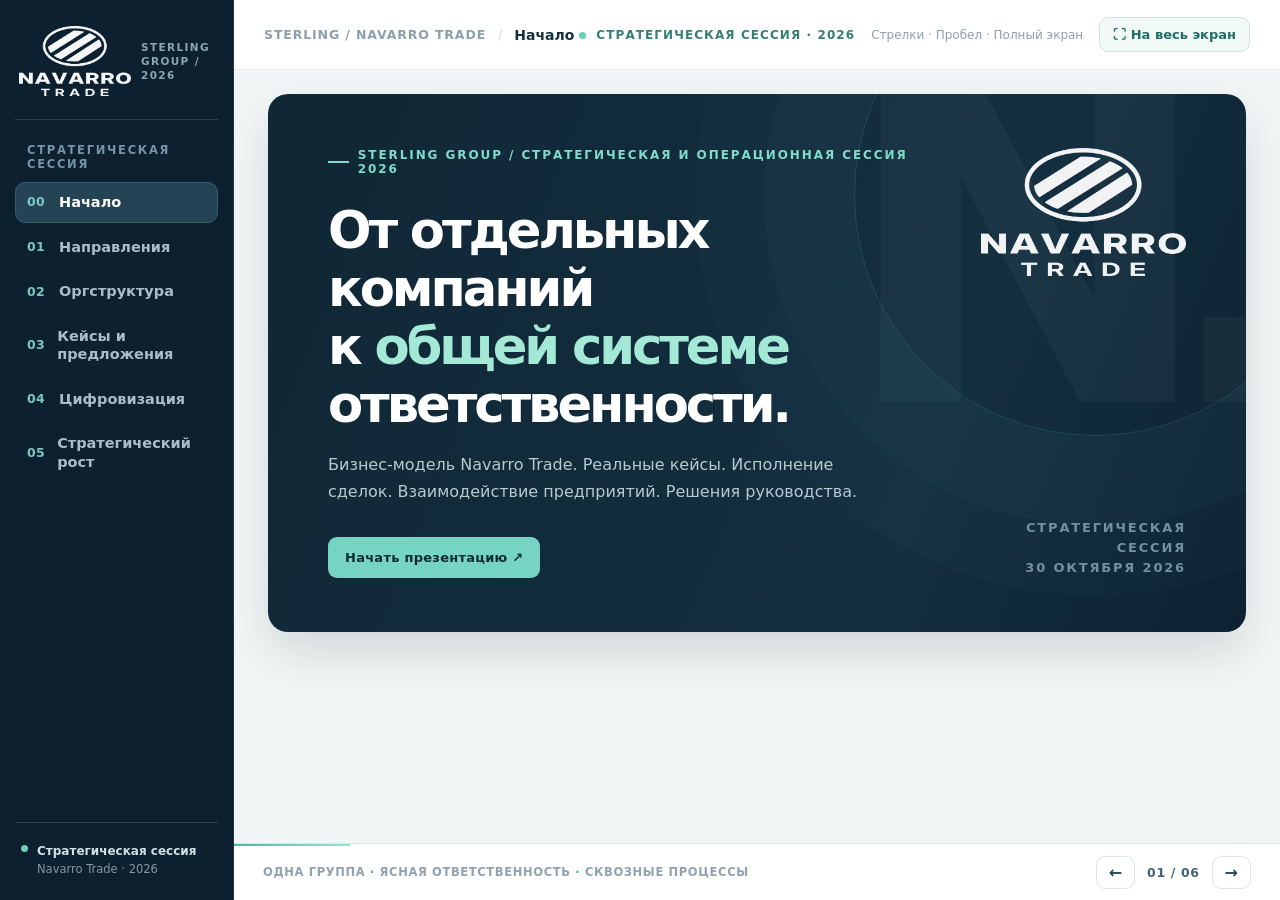
==== commit 8f42a083: "Remove opening slide statistic blocks" ====
--- a/session-v6/index.html
+++ b/session-v6/index.html
@@ -7,7 +7,7 @@
   <meta name="description" content="NAVARRO TRADE — интерактивная презентация к стратегической и операционной сессии Sterling Group.">
   <title>NAVARRO TRADE / Стратегическая сессия Sterling · v6.9</title>
   <link rel="icon" href="assets/favicon.svg" type="image/svg+xml">
-  <link rel="stylesheet" href="assets/style.css?v=6.9-transit62">
+  <link rel="stylesheet" href="assets/style.css?v=6.9-cover66">
 </head>
 <body>
   <div class="shell">
@@ -38,7 +38,7 @@
     </section>
   </div>
   <div class="toast" id="toast" role="status"></div>
-  <script src="assets/data.js?v=6.9-transit62"></script>
-  <script src="assets/app.js?v=6.9-transit62"></script>
+  <script src="assets/data.js?v=6.9-cover66"></script>
+  <script src="assets/app.js?v=6.9-cover66"></script>
 </body>
 </html>
--- a/session-v6/assets/style.css
+++ b/session-v6/assets/style.css
@@ -862,6 +862,57 @@
 .structure-november .structure-department{min-height:175px}
 @media(max-width:580px){.structure-november .structure-shared{grid-template-columns:1fr}}
 
+/* Organization chart imported from the November 2026 source deck. */
+.org-source-map{--org-line:#9abbb4;height:calc(100dvh - 304px);min-height:360px;padding:12px 14px 14px;border:1px solid #d7e6e1;border-radius:18px;background:linear-gradient(145deg,#fff,#f1f8f6);box-shadow:0 8px 28px #173d3810;color:#183846}
+.org-source-top{display:grid;grid-template-columns:1fr auto 1fr;align-items:center;gap:16px}
+.org-source-ceo{grid-column:2;min-width:270px;padding:9px 24px;border-radius:11px;background:#143246;color:#fff;text-align:center;box-shadow:0 5px 14px #14324618}
+.org-source-ceo small{display:block;margin-bottom:3px;color:#9ce0d4;font-size:9px;font-weight:850;letter-spacing:.14em}
+.org-source-ceo strong{display:block;font-size:19px;line-height:1.2}
+.org-source-advisor{grid-column:3;justify-self:start;max-width:260px;padding:10px 15px;border:1px solid #b8d0ca;border-radius:10px;background:#fff;font-size:14px;font-weight:800;line-height:1.25;text-align:center}
+.org-source-trunk{width:2px;height:13px;margin:auto;background:var(--org-line)}
+.org-source-grid{position:relative;display:grid;grid-template-columns:minmax(0,2.25fr) minmax(0,.78fr) minmax(0,.68fr) minmax(0,.58fr);gap:12px;height:calc(100% - 62px)}
+.org-source-grid:before{content:"";position:absolute;top:0;left:24%;right:7%;height:2px;background:var(--org-line)}
+.org-source-deputy,.org-source-direct{position:relative;min-width:0;padding-top:14px}.org-source-deputy{display:flex;flex-direction:column}
+.org-source-deputy:before,.org-source-direct:before{content:"";position:absolute;top:0;left:50%;width:2px;height:14px;background:var(--org-line)}
+.org-source-deputy>h3,.org-source-direct>h3{position:relative;margin:0;border-radius:9px;background:#227e75;color:#fff;text-align:center;font-size:15px;line-height:1.25;font-weight:850}
+.org-source-deputy>h3{padding:8px 12px}
+.org-source-direct>h3{padding:9px 8px;background:#e5f1ec;color:#174a43;border:1px solid #a8c9c0}
+.org-source-departments{display:grid;grid-template-columns:minmax(0,.78fr) minmax(0,1.6fr);gap:10px;margin-top:9px;flex:1}
+.org-source-department{display:flex;flex-direction:column;min-width:0;padding:8px;border:1px solid #d0e1dc;border-radius:10px;background:#fff}
+.org-source-department header{min-height:48px;padding-bottom:7px;border-bottom:1px solid #dfeae6;text-align:center}
+.org-source-department header strong{display:block;font-size:14px;line-height:1.2;color:#173b48}
+.org-source-department header span{display:block;margin-top:4px;color:#438078;font-size:11px;font-weight:750;line-height:1.2}
+.org-source-unit{min-width:0;margin-top:7px;padding:7px 8px;border-radius:7px;background:#f1f7f5;border-left:3px solid #9bc6b9}
+.org-source-unit>strong{display:block;color:#244955;font-size:13px;line-height:1.22}
+.org-source-unit ul,.org-source-direct ul{list-style:none;margin:6px 0 0;padding:0}
+.org-source-unit li,.org-source-direct li{position:relative;padding-left:10px;color:#557078;font-size:11px;line-height:1.3}
+.org-source-unit li+li,.org-source-direct li+li{margin-top:4px}
+.org-source-unit li:before,.org-source-direct li:before{content:"";position:absolute;left:0;top:.5em;width:4px;height:4px;border-radius:50%;background:#3e998a}
+.org-source-commercial>.org-source-unit{flex:1}.org-source-operations-units{display:grid;grid-template-columns:minmax(0,1.25fr) minmax(0,1fr) minmax(0,.72fr);gap:6px;flex:1}.org-source-operations-units>.org-source-unit{height:calc(100% - 7px)}
+.org-source-direct{height:100%;padding-left:0}
+.org-source-direct{border:1px solid #d0e1dc;border-radius:10px;background:#fff;padding:14px 9px 10px}
+.org-source-direct:before{top:0;transform:translateY(-14px)}
+.org-source-direct ul{margin-top:10px}
+.org-source-direct li{font-size:12px;line-height:1.34}
+@media(min-width:971px) and (max-height:780px){
+ .org-source-map{padding:8px 10px 10px}.org-source-ceo{padding:6px 20px}.org-source-ceo strong{font-size:17px}.org-source-advisor{padding:7px 11px;font-size:12px}.org-source-trunk{height:8px}
+ .org-source-deputy,.org-source-direct{padding-top:10px}.org-source-deputy:before,.org-source-direct:before{height:10px}.org-source-direct:before{transform:translateY(-10px)}
+ .org-source-deputy>h3,.org-source-direct>h3{font-size:14px}.org-source-deputy>h3{padding:6px 9px}.org-source-direct>h3{padding:7px}
+ .org-source-departments{margin-top:6px;gap:7px}.org-source-department{padding:6px}.org-source-department header{min-height:39px;padding-bottom:5px}.org-source-department header strong{font-size:12px}.org-source-department header span{font-size:10px;margin-top:2px}
+ .org-source-unit{margin-top:5px;padding:6px 7px}.org-source-unit>strong{font-size:12px}.org-source-unit li{font-size:10px;line-height:1.24}.org-source-direct li{font-size:11px;line-height:1.28}.org-source-unit li+li,.org-source-direct li+li{margin-top:3px}.org-source-direct ul{margin-top:8px}
+}
+@media(max-width:900px){.org-source-grid{grid-template-columns:1fr 1fr}.org-source-grid:before,.org-source-deputy:before,.org-source-direct:before{display:none}.org-source-top{grid-template-columns:1fr}.org-source-ceo,.org-source-advisor{grid-column:1;justify-self:stretch;max-width:none}.org-source-grid{margin-top:10px}.org-source-deputy{grid-column:1/-1}.org-source-deputy,.org-source-direct{padding-top:0}}
+@media(max-width:580px){.org-source-grid,.org-source-departments,.org-source-operations-units{grid-template-columns:1fr}.org-source-deputy{grid-column:auto}}
+
+/* Exact organization chart supplied as a PNG. */
+.org-image-slide{height:calc(100dvh - 178px);min-height:500px;display:flex;flex-direction:column;gap:8px}
+.org-image-heading{display:flex;align-items:flex-end;justify-content:space-between;gap:20px;flex:none}
+.org-image-heading h1{margin:5px 0 0;font-size:clamp(28px,2.8vw,44px);line-height:1.05;letter-spacing:-.045em}
+.org-image-heading h1 span{color:#389f91}.org-image-heading>b{color:#c4d1d7;font-size:54px;line-height:.9;letter-spacing:-.08em}
+.org-image-frame{flex:1;min-height:0;margin:0;border:1px solid #d7e6e1;border-radius:16px;background:#f5f7fa;overflow:hidden;box-shadow:0 8px 28px #173d3810}
+.org-image-frame img{display:block;width:100%;height:100%;object-fit:contain;object-position:center}
+@media(max-width:680px){.org-image-slide{height:auto;min-height:0}.org-image-heading>b{display:none}.org-image-frame{height:calc(100dvh - 190px);flex:none;border-radius:10px}}
+
 /* Infrastructure portfolio: one third current work, two thirds planned projects. */
 .detail-zoom[data-focus-type="infrastructure"] .detail-window{bottom:auto;height:auto;max-height:calc(100dvh - 16px)}
 .detail-zoom[data-focus-type="infrastructure"] .detail-columns{display:block;height:auto}
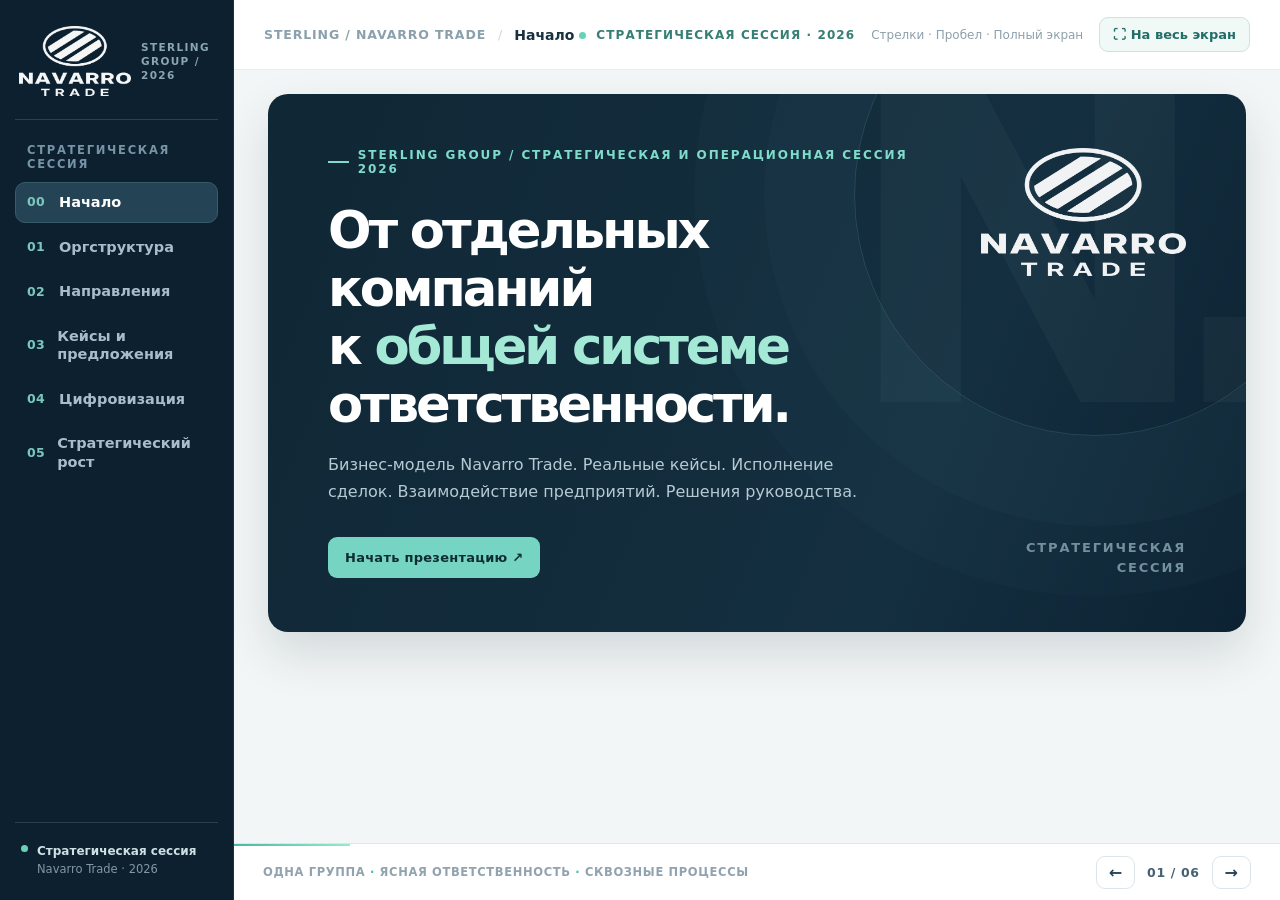
==== commit de72ad25: "Clean org chart and reorder opening slides" ====
--- a/session-v6/index.html
+++ b/session-v6/index.html
@@ -7,7 +7,7 @@
   <meta name="description" content="NAVARRO TRADE — интерактивная презентация к стратегической и операционной сессии Sterling Group.">
   <title>NAVARRO TRADE / Стратегическая сессия Sterling · v6.9</title>
   <link rel="icon" href="assets/favicon.svg" type="image/svg+xml">
-  <link rel="stylesheet" href="assets/style.css?v=6.9-cover66">
+  <link rel="stylesheet" href="assets/style.css?v=6.9-sequence68">
 </head>
 <body>
   <div class="shell">
@@ -38,7 +38,7 @@
     </section>
   </div>
   <div class="toast" id="toast" role="status"></div>
-  <script src="assets/data.js?v=6.9-cover66"></script>
-  <script src="assets/app.js?v=6.9-cover66"></script>
+  <script src="assets/data.js?v=6.9-sequence68"></script>
+  <script src="assets/app.js?v=6.9-sequence68"></script>
 </body>
 </html>
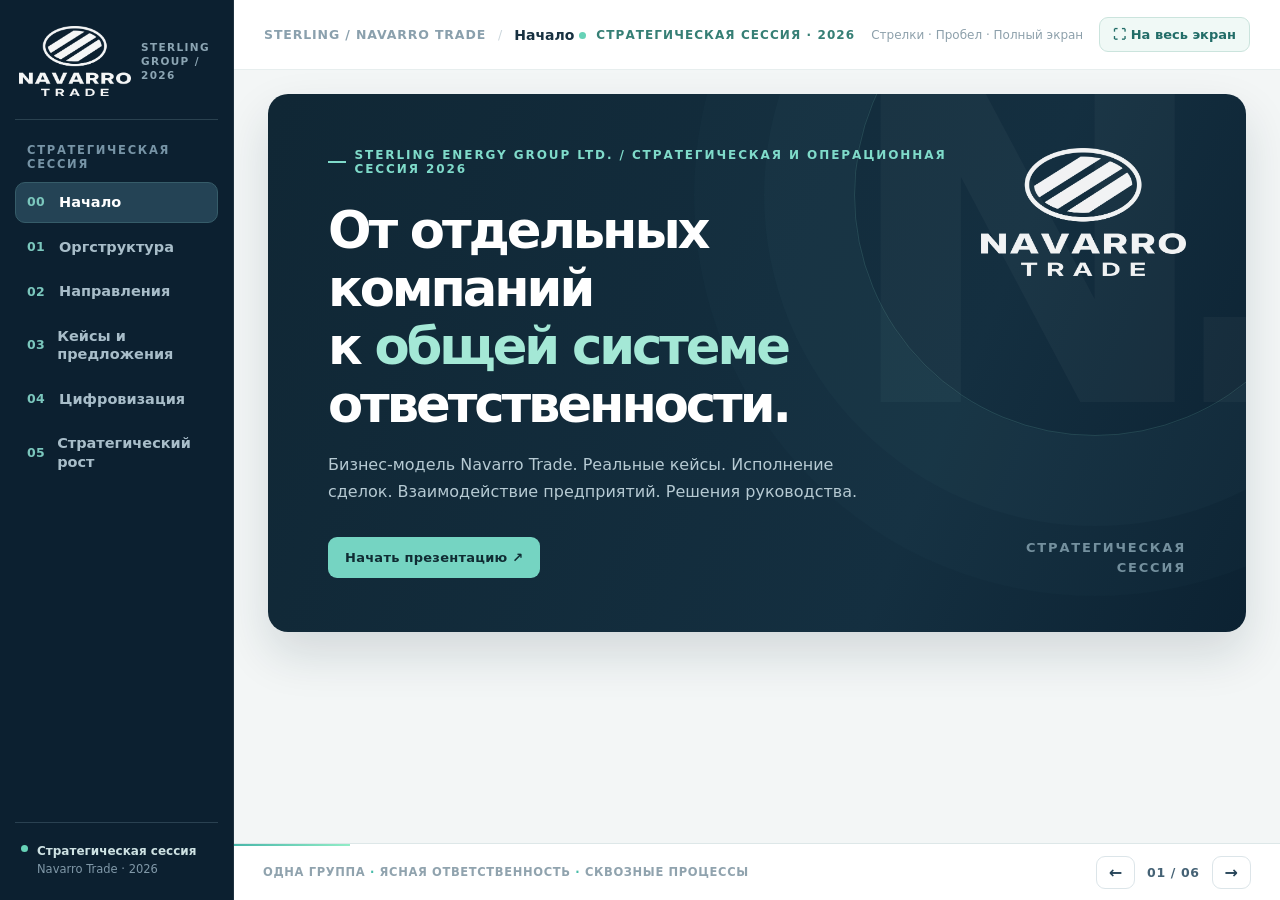
==== commit 0eef1d6f: "Use full Sterling Energy Group name" ====
--- a/session-v6/index.html
+++ b/session-v6/index.html
@@ -7,7 +7,7 @@
   <meta name="description" content="NAVARRO TRADE — интерактивная презентация к стратегической и операционной сессии Sterling Group.">
   <title>NAVARRO TRADE / Стратегическая сессия Sterling · v6.9</title>
   <link rel="icon" href="assets/favicon.svg" type="image/svg+xml">
-  <link rel="stylesheet" href="assets/style.css?v=6.9-sequence68">
+  <link rel="stylesheet" href="assets/style.css?v=6.9-brand69">
 </head>
 <body>
   <div class="shell">
@@ -38,7 +38,7 @@
     </section>
   </div>
   <div class="toast" id="toast" role="status"></div>
-  <script src="assets/data.js?v=6.9-sequence68"></script>
-  <script src="assets/app.js?v=6.9-sequence68"></script>
+  <script src="assets/data.js?v=6.9-brand69"></script>
+  <script src="assets/app.js?v=6.9-brand69"></script>
 </body>
 </html>
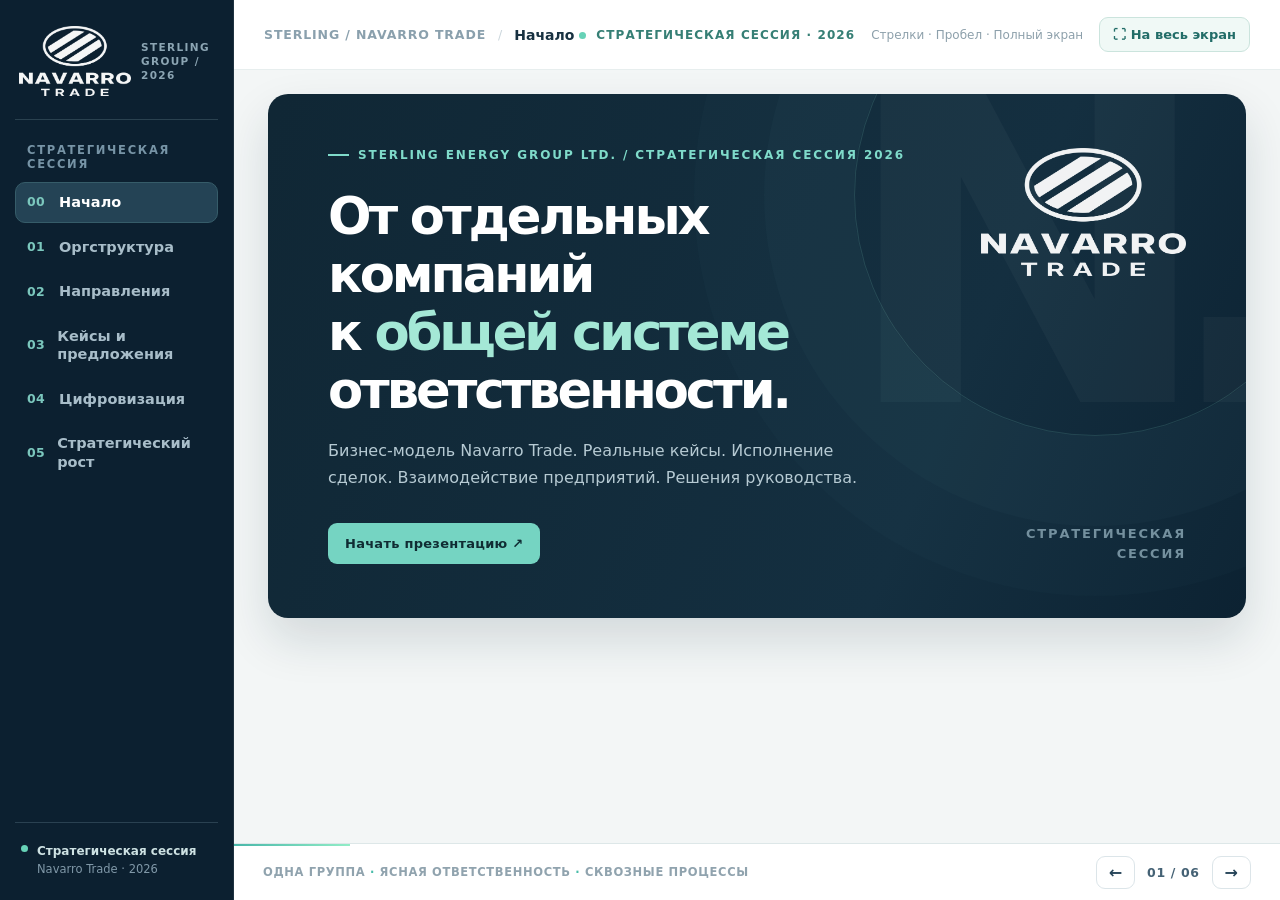
==== commit 3cbc3cc6: "Remove operational wording from cover" ====
--- a/session-v6/index.html
+++ b/session-v6/index.html
@@ -7,7 +7,7 @@
   <meta name="description" content="NAVARRO TRADE — интерактивная презентация к стратегической и операционной сессии Sterling Group.">
   <title>NAVARRO TRADE / Стратегическая сессия Sterling · v6.9</title>
   <link rel="icon" href="assets/favicon.svg" type="image/svg+xml">
-  <link rel="stylesheet" href="assets/style.css?v=6.9-brand69">
+  <link rel="stylesheet" href="assets/style.css?v=6.9-session70">
 </head>
 <body>
   <div class="shell">
@@ -38,7 +38,7 @@
     </section>
   </div>
   <div class="toast" id="toast" role="status"></div>
-  <script src="assets/data.js?v=6.9-brand69"></script>
-  <script src="assets/app.js?v=6.9-brand69"></script>
+  <script src="assets/data.js?v=6.9-session70"></script>
+  <script src="assets/app.js?v=6.9-session70"></script>
 </body>
 </html>
